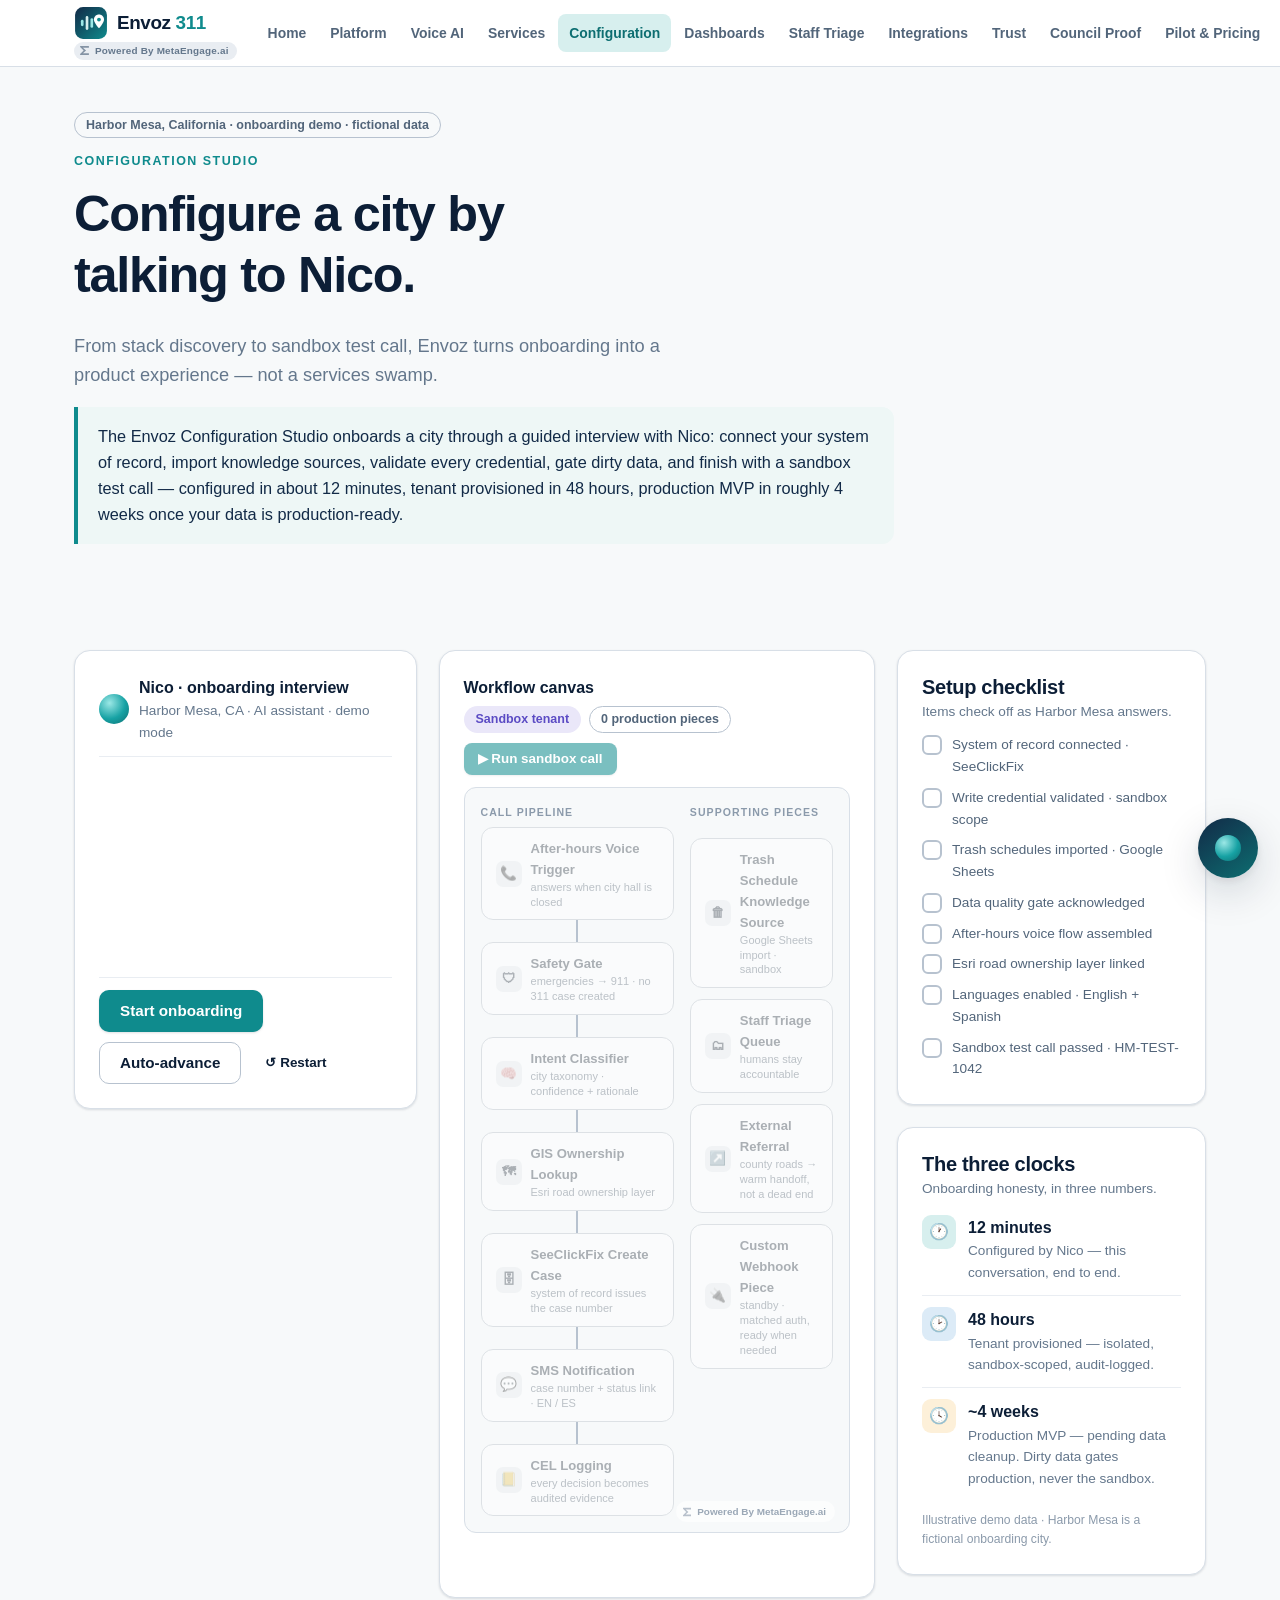
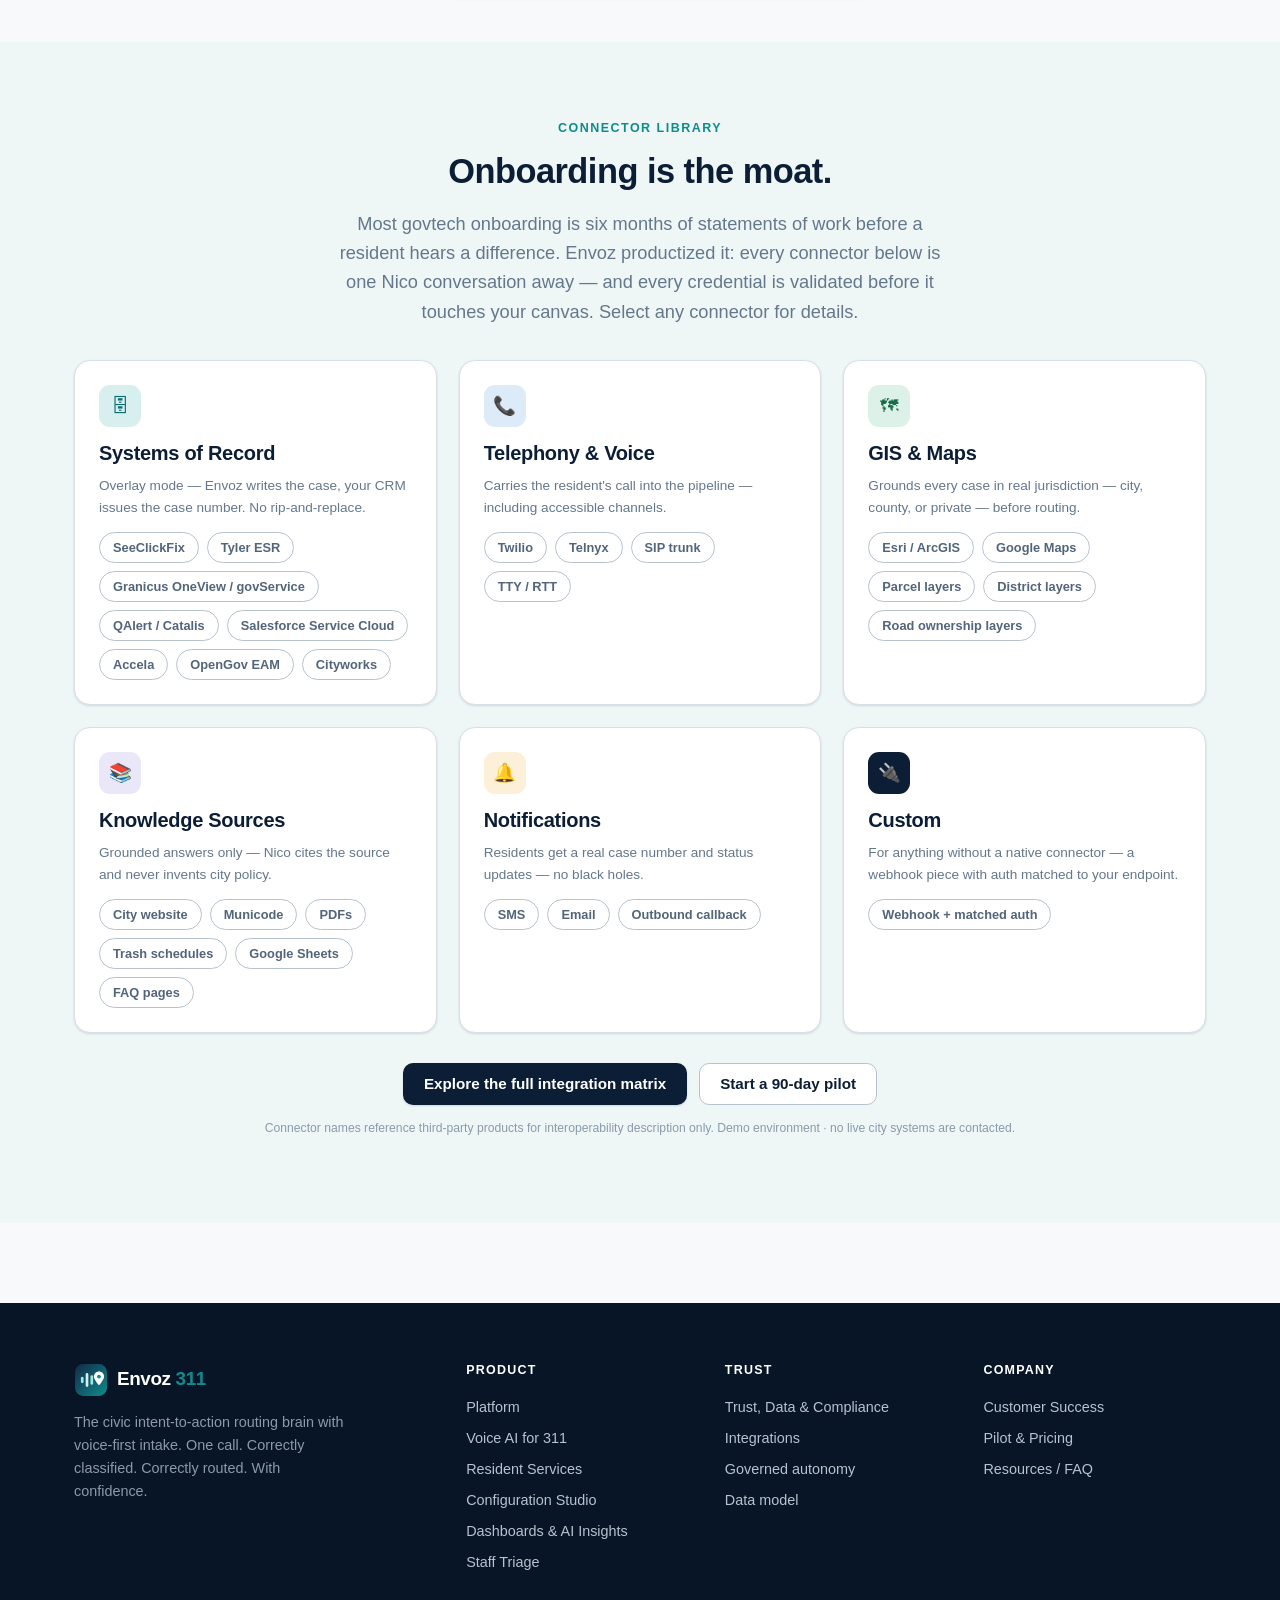
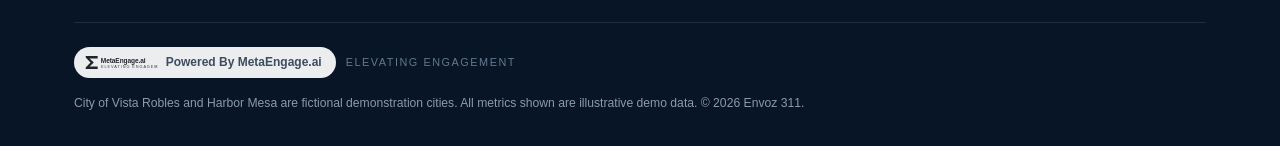
==== configuration-studio.html @ 82b7ef81 "Add all 11 product/marketing pages, MetaEngage.ai branding, and responsive fixes - Platform, Voice A" ====
<!DOCTYPE html>
<html lang="en">
<head>
<meta charset="UTF-8">
<meta name="viewport" content="width=device-width, initial-scale=1.0">
<title>Configuration Studio — Configure a City by Talking to Nico | Envoz 311</title>
<meta name="description" content="Onboard a city's 311 in a guided conversation with Nico: connect SeeClickFix, import trash schedules, validate credentials, gate dirty data, and run a sandbox test call. Configured in minutes, provisioned in 48 hours, production MVP in about 4 weeks.">
<link rel="icon" type="image/svg+xml" href="assets/img/envoz-mark.svg">
<link rel="stylesheet" href="assets/css/main.css">
<script type="application/ld+json">
{
  "@context": "https://schema.org",
  "@type": "BreadcrumbList",
  "itemListElement": [
    { "@type": "ListItem", "position": 1, "name": "Home", "item": "https://envoz311.example.com/index.html" },
    { "@type": "ListItem", "position": 2, "name": "Configuration Studio", "item": "https://envoz311.example.com/configuration-studio.html" }
  ]
}
</script>
<style>
/* ---- Configuration Studio page-only styles ---- */
.studio-grid { display: grid; grid-template-columns: 1.02fr 1.3fr 0.92fr; gap: 22px; align-items: start; }
@media (max-width: 1120px) { .studio-grid { grid-template-columns: 1fr 1fr; } .studio-col-right { grid-column: 1 / -1; } }
@media (max-width: 760px) { .studio-grid { grid-template-columns: 1fr; } }

.convo-card { display: flex; flex-direction: column; }
.convo-head { display: flex; align-items: center; gap: 10px; padding-bottom: 12px; border-bottom: 1px solid var(--line-soft); }
.convo-head .orb {
  width: 30px; height: 30px; border-radius: 50%; flex-shrink: 0;
  background: radial-gradient(circle at 35% 30%, #9be8e6, var(--teal-500) 55%, var(--teal-700));
  animation: orbPulse 2.6s ease-in-out infinite;
}
.convo-transcript {
  display: flex; flex-direction: column; gap: 10px;
  min-height: 220px; max-height: 480px; overflow-y: auto;
  padding: 14px 2px; scrollbar-width: thin;
}
.convo-controls { display: flex; gap: 10px; flex-wrap: wrap; align-items: center; padding-top: 12px; border-top: 1px solid var(--line-soft); }
.convo-controls .btn[aria-pressed="true"] { background: var(--navy-900); color: #fff; }

.event-card {
  background: var(--offwhite); border: 1px solid var(--line); border-radius: 12px;
  padding: 12px; display: flex; flex-direction: column; gap: 10px;
  animation: bubbleIn 0.25s ease both; max-width: 96%;
}
.event-card p { margin: 0; }

.wf-canvas-card { position: relative; padding-bottom: 34px; }
.canvas-chrome { display: flex; align-items: center; justify-content: space-between; gap: 10px; flex-wrap: wrap; margin-bottom: 12px; }
.wf-canvas {
  position: relative; display: grid; grid-template-columns: 1.35fr 1fr; gap: 16px;
  background: var(--offwhite); border: 1px solid var(--line); border-radius: 12px; padding: 16px;
}
@media (max-width: 560px) { .wf-canvas { grid-template-columns: 1fr; } }
.wf-lane { display: flex; flex-direction: column; min-width: 0; }
.wf-lane-side { gap: 11px; }
.lane-label {
  font-size: 0.66rem; font-weight: 700; letter-spacing: 0.1em; text-transform: uppercase;
  color: var(--slate-400); margin-bottom: 6px;
}
.wf-node.dim { opacity: 0.42; filter: grayscale(0.4); }
.wf-sub { display: block; font-weight: 500; font-size: 0.69rem; color: var(--muted); line-height: 1.35; }
.wf-node.lit .wf-sub, .wf-node.done .wf-sub { color: var(--slate-500); }
@keyframes runPulse { from { box-shadow: 0 0 0 0 rgba(15, 139, 141, 0.5); } to { box-shadow: 0 0 0 14px rgba(15, 139, 141, 0); } }
.wf-node.run-hot { animation: runPulse 0.6s ease both; }
.run-status { min-height: 1.4em; margin-top: 10px; color: var(--teal-700); font-weight: 600; }

.sandbox-result {
  margin-top: 14px; background: var(--surface); border: 1px solid var(--line);
  border-radius: 12px; padding: 16px; animation: bubbleIn 0.3s ease both;
}

.ck-list { list-style: none; padding: 0; margin: 12px 0 0; display: flex; flex-direction: column; gap: 9px; }
.ck-item { display: flex; gap: 10px; align-items: flex-start; font-size: 0.85rem; color: var(--slate-600); transition: color 0.25s; }
.ck-box {
  width: 20px; height: 20px; border-radius: 6px; border: 2px solid var(--slate-300);
  flex-shrink: 0; display: flex; align-items: center; justify-content: center;
  font-size: 0.68rem; font-weight: 800; color: transparent; background: var(--surface);
  transition: all 0.25s; margin-top: 1px;
}
.ck-item.done { color: var(--navy-900); font-weight: 600; }
.ck-item.done .ck-box { background: var(--green-600); border-color: var(--green-600); color: #fff; }

.clock-row { display: flex; gap: 12px; align-items: flex-start; padding: 11px 0; border-bottom: 1px solid var(--line-soft); }
.clock-row:last-of-type { border-bottom: none; }
.clock-ico {
  width: 34px; height: 34px; border-radius: 9px; flex-shrink: 0;
  display: flex; align-items: center; justify-content: center;
  background: var(--teal-100); color: var(--teal-700); font-size: 1rem;
}
.clock-val { font-weight: 750; color: var(--navy-900); font-variant-numeric: tabular-nums; }

.conn-btn {
  appearance: none; font-family: var(--font); font-size: 0.8rem; font-weight: 600;
  padding: 7px 13px; border-radius: 999px; cursor: pointer;
  background: var(--surface); color: var(--slate-600); border: 1px solid var(--slate-300);
  transition: all 0.15s;
}
.conn-btn:hover { border-color: var(--teal-600); color: var(--teal-700); background: var(--aqua-50); }
</style>
</head>
<body data-page="configuration-studio" data-marketing="false">
<a class="skip-link" href="#main">Skip to content</a>
<div id="site-header"></div>

<main id="main">

  <!-- ================= INTRO ================= -->
  <section class="section-tight">
    <div class="container">
      <span class="chip chip-outline" style="margin-bottom:14px">Harbor Mesa, California · onboarding demo · fictional data</span>
      <span class="eyebrow" style="display:block">Configuration Studio</span>
      <h1 style="max-width:20ch">Configure a city by talking to Nico.</h1>
      <p class="lede">From stack discovery to sandbox test call, Envoz turns onboarding into a product experience — not a services swamp.</p>
      <div class="answer-block" style="max-width:820px">The Envoz Configuration Studio onboards a city through a guided interview with Nico: connect your system of record, import knowledge sources, validate every credential, gate dirty data, and finish with a sandbox test call — configured in about 12 minutes, tenant provisioned in 48 hours, production MVP in roughly 4 weeks once your data is production-ready.</div>
    </div>
  </section>

  <!-- ================= THREE-PANEL STUDIO ================= -->
  <section class="section-tight" id="studio" aria-label="Harbor Mesa configuration studio">
    <div class="container">
      <div class="studio-grid">

        <!-- LEFT: Nico onboarding conversation -->
        <div class="card convo-card" aria-label="Nico onboarding interview">
          <div class="convo-head">
            <span class="orb" aria-hidden="true"></span>
            <div>
              <strong style="color:var(--navy-900)">Nico · onboarding interview</strong>
              <div class="small" style="color:var(--muted)">Harbor Mesa, CA · AI assistant · demo mode</div>
            </div>
          </div>
          <div class="convo-transcript" id="convo" role="log" aria-live="polite" aria-label="Onboarding conversation transcript"></div>
          <div class="convo-controls">
            <button class="btn btn-primary" type="button" id="btn-continue">Start onboarding</button>
            <button class="btn btn-secondary" type="button" id="btn-auto" aria-pressed="false">Auto-advance</button>
            <button class="btn btn-ghost btn-sm" type="button" id="btn-restart">↺ Restart</button>
          </div>
        </div>

        <!-- CENTER: live workflow canvas -->
        <div class="card wf-canvas-card" aria-label="Harbor Mesa workflow canvas">
          <div class="canvas-chrome">
            <div>
              <strong style="color:var(--navy-900)">Workflow canvas</strong>
              <div class="chip-row" style="margin-top:6px">
                <span class="chip chip-purple">Sandbox tenant</span>
                <span class="chip chip-outline">0 production pieces</span>
              </div>
            </div>
            <button class="btn btn-primary btn-sm" type="button" id="btn-run-sandbox" disabled aria-label="Run sandbox test call on the Harbor Mesa canvas">▶ Run sandbox call</button>
          </div>

          <div class="wf-canvas" id="wf-canvas">
            <div class="wf-lane" aria-label="Main call pipeline">
              <div class="lane-label">Call pipeline</div>
              <div class="wf-node dim" id="wf-voice"><span class="wf-icon">📞</span><span>After-hours Voice Trigger<span class="wf-sub">answers when city hall is closed</span></span></div>
              <div class="wf-connector" id="cx-1"></div>
              <div class="wf-node dim" id="wf-safety"><span class="wf-icon">🛡</span><span>Safety Gate<span class="wf-sub">emergencies → 911 · no 311 case created</span></span></div>
              <div class="wf-connector" id="cx-2"></div>
              <div class="wf-node dim" id="wf-intent"><span class="wf-icon">🧠</span><span>Intent Classifier<span class="wf-sub">city taxonomy · confidence + rationale</span></span></div>
              <div class="wf-connector" id="cx-3"></div>
              <div class="wf-node dim" id="wf-gis"><span class="wf-icon">🗺</span><span>GIS Ownership Lookup<span class="wf-sub">Esri road ownership layer</span></span></div>
              <div class="wf-connector" id="cx-4"></div>
              <div class="wf-node dim" id="wf-scf"><span class="wf-icon">🗄</span><span>SeeClickFix Create Case<span class="wf-sub">system of record issues the case number</span></span></div>
              <div class="wf-connector" id="cx-5"></div>
              <div class="wf-node dim" id="wf-sms"><span class="wf-icon">💬</span><span>SMS Notification<span class="wf-sub">case number + status link · EN / ES</span></span></div>
              <div class="wf-connector" id="cx-6"></div>
              <div class="wf-node dim" id="wf-cel"><span class="wf-icon">📒</span><span>CEL Logging<span class="wf-sub">every decision becomes audited evidence</span></span></div>
            </div>
            <div class="wf-lane wf-lane-side" aria-label="Supporting pieces">
              <div class="lane-label">Supporting pieces</div>
              <div class="wf-node dim" id="wf-trash"><span class="wf-icon">🗑</span><span>Trash Schedule Knowledge Source<span class="wf-sub">Google Sheets import · sandbox</span></span></div>
              <div class="wf-node dim" id="wf-triage"><span class="wf-icon">🗂</span><span>Staff Triage Queue<span class="wf-sub">humans stay accountable</span></span></div>
              <div class="wf-node dim" id="wf-referral"><span class="wf-icon">↗️</span><span>External Referral<span class="wf-sub">county roads → warm handoff, not a dead end</span></span></div>
              <div class="wf-node dim" id="wf-webhook"><span class="wf-icon">🔌</span><span>Custom Webhook Piece<span class="wf-sub">standby · matched auth, ready when needed</span></span></div>
            </div>
            <span class="infra-watermark"><svg viewBox="0 0 100 100" xmlns="http://www.w3.org/2000/svg" aria-hidden="true" focusable="false"><path fill="currentColor" d="M10 8 L90 8 L90 24 L36 24 L64 50 L36 76 L90 76 L90 92 L10 92 L10 82 L42 50 L10 18 Z"/></svg><span>Powered By MetaEngage.ai</span></span>
          </div>

          <div class="run-status small mono" id="run-status" aria-live="polite"></div>

          <div class="sandbox-result" id="sandbox-result" hidden>
            <div class="flex space-between" style="flex-wrap:wrap;gap:8px">
              <strong class="mono" style="color:var(--navy-900)">HM-TEST-1042</strong>
              <span class="chip chip-purple">Sandbox test case</span>
            </div>
            <div style="font-weight:650;color:var(--navy-900);margin-top:6px">Pothole / Road Hazard (test)</div>
            <div class="small" style="color:var(--muted)">Harbor Mesa Blvd &amp; 5th St · routed to Public Works · illustrative demo data</div>
            <div class="chip-row" style="margin-top:10px">
              <span class="chip chip-confidence">● 91% confidence</span>
              <span class="chip chip-source">Esri road ownership layer</span>
              <span class="chip chip-rationale">Road hazard on city-maintained segment</span>
            </div>
            <div class="audit-ribbon" style="margin-top:12px"><span aria-hidden="true">🧪</span><span><strong style="color:#fff">Sandbox only · no public case created.</strong> Residents see nothing until Harbor Mesa turns production on.</span></div>
          </div>
        </div>

        <!-- RIGHT: checklist + three clocks -->
        <div class="studio-col-right" style="display:flex;flex-direction:column;gap:22px">
          <div class="card" aria-label="Setup checklist">
            <h3 style="margin-bottom:2px">Setup checklist</h3>
            <p class="small" style="color:var(--muted);margin:0">Items check off as Harbor Mesa answers.</p>
            <ul class="ck-list" id="checklist">
              <li class="ck-item" id="ck-sor"><span class="ck-box" aria-hidden="true">✓</span><span>System of record connected · SeeClickFix <span class="visually-hidden ck-sr">— pending</span></span></li>
              <li class="ck-item" id="ck-token"><span class="ck-box" aria-hidden="true">✓</span><span>Write credential validated · sandbox scope <span class="visually-hidden ck-sr">— pending</span></span></li>
              <li class="ck-item" id="ck-trash"><span class="ck-box" aria-hidden="true">✓</span><span>Trash schedules imported · Google Sheets <span class="visually-hidden ck-sr">— pending</span></span></li>
              <li class="ck-item" id="ck-data"><span class="ck-box" aria-hidden="true">✓</span><span>Data quality gate acknowledged <span class="visually-hidden ck-sr">— pending</span></span></li>
              <li class="ck-item" id="ck-voice"><span class="ck-box" aria-hidden="true">✓</span><span>After-hours voice flow assembled <span class="visually-hidden ck-sr">— pending</span></span></li>
              <li class="ck-item" id="ck-gis"><span class="ck-box" aria-hidden="true">✓</span><span>Esri road ownership layer linked <span class="visually-hidden ck-sr">— pending</span></span></li>
              <li class="ck-item" id="ck-lang"><span class="ck-box" aria-hidden="true">✓</span><span>Languages enabled · English + Spanish <span class="visually-hidden ck-sr">— pending</span></span></li>
              <li class="ck-item" id="ck-test"><span class="ck-box" aria-hidden="true">✓</span><span>Sandbox test call passed · HM-TEST-1042 <span class="visually-hidden ck-sr">— pending</span></span></li>
            </ul>
          </div>

          <div class="card" aria-label="The three onboarding clocks">
            <h3 style="margin-bottom:2px">The three clocks</h3>
            <p class="small" style="color:var(--muted);margin:0 0 4px">Onboarding honesty, in three numbers.</p>
            <div class="clock-row">
              <span class="clock-ico" aria-hidden="true">🕐</span>
              <div><span class="clock-val">12 minutes</span><div class="small" style="color:var(--muted)">Configured by Nico — this conversation, end to end.</div></div>
            </div>
            <div class="clock-row">
              <span class="clock-ico" style="background:var(--ocean-100);color:var(--ocean-600)" aria-hidden="true">🕑</span>
              <div><span class="clock-val">48 hours</span><div class="small" style="color:var(--muted)">Tenant provisioned — isolated, sandbox-scoped, audit-logged.</div></div>
            </div>
            <div class="clock-row">
              <span class="clock-ico" style="background:var(--amber-100);color:var(--amber-700)" aria-hidden="true">🕓</span>
              <div><span class="clock-val">~4 weeks</span><div class="small" style="color:var(--muted)">Production MVP — pending data cleanup. Dirty data gates production, never the sandbox.</div></div>
            </div>
            <p class="disclaimer" style="margin:10px 0 0">Illustrative demo data · Harbor Mesa is a fictional onboarding city.</p>
          </div>
        </div>

      </div>
    </div>
  </section>

  <!-- ================= CONNECTOR LIBRARY ================= -->
  <section class="section section-aqua" id="connector-library">
    <div class="container">
      <div class="center reveal">
        <span class="eyebrow">Connector Library</span>
        <h2>Onboarding is the moat.</h2>
        <p class="lede">Most govtech onboarding is six months of statements of work before a resident hears a difference. Envoz productized it: every connector below is one Nico conversation away — and every credential is validated before it touches your canvas. Select any connector for details.</p>
      </div>

      <div class="grid grid-3" style="margin-top:34px">
        <div class="card card-hover reveal">
          <span class="icon-tile">🗄</span>
          <h3>Systems of Record</h3>
          <p class="small" style="color:var(--muted)">Overlay mode — Envoz writes the case, your CRM issues the case number. No rip-and-replace.</p>
          <div class="chip-row">
            <button class="conn-btn" type="button" data-conn="SeeClickFix">SeeClickFix</button>
            <button class="conn-btn" type="button" data-conn="Tyler ESR">Tyler ESR</button>
            <button class="conn-btn" type="button" data-conn="Granicus OneView / govService">Granicus OneView / govService</button>
            <button class="conn-btn" type="button" data-conn="QAlert / Catalis">QAlert / Catalis</button>
            <button class="conn-btn" type="button" data-conn="Salesforce Service Cloud">Salesforce Service Cloud</button>
            <button class="conn-btn" type="button" data-conn="Accela">Accela</button>
            <button class="conn-btn" type="button" data-conn="OpenGov EAM">OpenGov EAM</button>
            <button class="conn-btn" type="button" data-conn="Cityworks">Cityworks</button>
          </div>
        </div>

        <div class="card card-hover reveal">
          <span class="icon-tile ocean">📞</span>
          <h3>Telephony &amp; Voice</h3>
          <p class="small" style="color:var(--muted)">Carries the resident's call into the pipeline — including accessible channels.</p>
          <div class="chip-row">
            <button class="conn-btn" type="button" data-conn="Twilio">Twilio</button>
            <button class="conn-btn" type="button" data-conn="Telnyx">Telnyx</button>
            <button class="conn-btn" type="button" data-conn="SIP trunk">SIP trunk</button>
            <button class="conn-btn" type="button" data-conn="TTY/RTT">TTY / RTT</button>
          </div>
        </div>

        <div class="card card-hover reveal">
          <span class="icon-tile green">🗺</span>
          <h3>GIS &amp; Maps</h3>
          <p class="small" style="color:var(--muted)">Grounds every case in real jurisdiction — city, county, or private — before routing.</p>
          <div class="chip-row">
            <button class="conn-btn" type="button" data-conn="Esri / ArcGIS">Esri / ArcGIS</button>
            <button class="conn-btn" type="button" data-conn="Google Maps">Google Maps</button>
            <button class="conn-btn" type="button" data-conn="Parcel layers">Parcel layers</button>
            <button class="conn-btn" type="button" data-conn="District layers">District layers</button>
            <button class="conn-btn" type="button" data-conn="Road ownership layers">Road ownership layers</button>
          </div>
        </div>

        <div class="card card-hover reveal">
          <span class="icon-tile purple">📚</span>
          <h3>Knowledge Sources</h3>
          <p class="small" style="color:var(--muted)">Grounded answers only — Nico cites the source and never invents city policy.</p>
          <div class="chip-row">
            <button class="conn-btn" type="button" data-conn="City website">City website</button>
            <button class="conn-btn" type="button" data-conn="Municode">Municode</button>
            <button class="conn-btn" type="button" data-conn="PDFs">PDFs</button>
            <button class="conn-btn" type="button" data-conn="Trash schedules">Trash schedules</button>
            <button class="conn-btn" type="button" data-conn="Google Sheets">Google Sheets</button>
            <button class="conn-btn" type="button" data-conn="FAQ pages">FAQ pages</button>
          </div>
        </div>

        <div class="card card-hover reveal">
          <span class="icon-tile amber">🔔</span>
          <h3>Notifications</h3>
          <p class="small" style="color:var(--muted)">Residents get a real case number and status updates — no black holes.</p>
          <div class="chip-row">
            <button class="conn-btn" type="button" data-conn="SMS">SMS</button>
            <button class="conn-btn" type="button" data-conn="Email">Email</button>
            <button class="conn-btn" type="button" data-conn="Outbound callback">Outbound callback</button>
          </div>
        </div>

        <div class="card card-hover reveal">
          <span class="icon-tile navy">🔌</span>
          <h3>Custom</h3>
          <p class="small" style="color:var(--muted)">For anything without a native connector — a webhook piece with auth matched to your endpoint.</p>
          <div class="chip-row">
            <button class="conn-btn" type="button" data-conn="Webhook + matched auth">Webhook + matched auth</button>
          </div>
        </div>
      </div>

      <div class="center reveal" style="margin-top:30px">
        <div class="flex flex-wrap" style="justify-content:center">
          <a class="btn btn-navy" href="integrations.html">Explore the full integration matrix</a>
          <a class="btn btn-secondary" href="pilot-pricing.html">Start a 90-day pilot</a>
        </div>
        <p class="disclaimer" style="margin-top:14px">Connector names reference third-party products for interoperability description only. Demo environment · no live city systems are contacted.</p>
      </div>
    </div>
  </section>

</main>

<div id="site-footer"></div>
<script src="assets/js/data.js"></script>
<script src="assets/js/shared.js"></script>
<script src="assets/js/pages/configuration-studio.js"></script>
</body>
</html>
---- assets/css/main.css ----
/* ============================================================
   Envoz 311 — Design System
   Calm, premium, public-sector SaaS.
   ============================================================ */

:root {
  /* Palette */
  --navy-950: #081527;
  --navy-900: #0c1e36;
  --navy-800: #122a47;
  --navy-700: #1a3a5c;
  --navy-600: #24507a;
  --teal-700: #0d6e71;
  --teal-600: #0f8b8d;
  --teal-500: #17a2a4;
  --teal-100: #d7efee;
  --aqua-50: #eef7f6;
  --ocean-600: #1f6fb2;
  --ocean-500: #2a83c9;
  --ocean-100: #dcebf7;
  --slate-700: #3d4c5e;
  --slate-600: #52657a;
  --slate-500: #64778c;
  --slate-400: #8b9aab;
  --slate-300: #b7c2cf;
  --slate-200: #d8dfe7;
  --slate-100: #e9edf2;
  --offwhite: #f7f9fa;
  --white: #ffffff;
  --amber-700: #92610c;
  --amber-600: #b45309;
  --amber-100: #fdf0d9;
  --red-700: #a52a21;
  --red-600: #b42318;
  --red-100: #fbe7e5;
  --green-700: #176b47;
  --green-600: #12805c;
  --green-100: #dcf2e8;
  --purple-700: #5b4bc4;
  --purple-600: #6d5bd0;
  --purple-100: #eae7f9;

  /* Semantic */
  --bg: var(--offwhite);
  --surface: var(--white);
  --ink: var(--navy-900);
  --body: var(--slate-700);
  --muted: var(--slate-500);
  --line: var(--slate-200);
  --line-soft: var(--slate-100);
  --brand: var(--teal-600);
  --brand-ink: var(--navy-900);
  --link: var(--ocean-600);

  /* Type */
  --font: "Inter", "Public Sans", "Source Sans 3", "SF Pro Text", -apple-system,
    BlinkMacSystemFont, "Segoe UI", Roboto, "Helvetica Neue", Arial, sans-serif;
  --mono: "SF Mono", "JetBrains Mono", ui-monospace, SFMono-Regular, Menlo,
    Consolas, monospace;

  /* Shape & shadow */
  --r-sm: 8px;
  --r-md: 12px;
  --r-lg: 16px;
  --r-xl: 22px;
  --shadow-sm: 0 1px 2px rgba(12, 30, 54, 0.06), 0 1px 3px rgba(12, 30, 54, 0.08);
  --shadow-md: 0 4px 14px rgba(12, 30, 54, 0.09), 0 1px 3px rgba(12, 30, 54, 0.06);
  --shadow-lg: 0 14px 40px rgba(12, 30, 54, 0.16), 0 3px 10px rgba(12, 30, 54, 0.08);

  --maxw: 1180px;
  --header-h: 66px;
}

* { box-sizing: border-box; }
html { scroll-behavior: smooth; }
html, body { margin: 0; padding: 0; }

body {
  font-family: var(--font);
  font-size: 16px;
  line-height: 1.6;
  color: var(--body);
  background: var(--bg);
  -webkit-font-smoothing: antialiased;
  text-rendering: optimizeLegibility;
}

/* City-grid texture for hero/dark bands */
.grid-texture {
  background-image:
    linear-gradient(rgba(255, 255, 255, 0.045) 1px, transparent 1px),
    linear-gradient(90deg, rgba(255, 255, 255, 0.045) 1px, transparent 1px);
  background-size: 44px 44px;
}
.grid-texture-light {
  background-image:
    linear-gradient(rgba(12, 30, 54, 0.035) 1px, transparent 1px),
    linear-gradient(90deg, rgba(12, 30, 54, 0.035) 1px, transparent 1px);
  background-size: 44px 44px;
}

h1, h2, h3, h4, h5 {
  color: var(--ink);
  line-height: 1.2;
  margin: 0 0 0.5em;
  font-weight: 700;
  letter-spacing: -0.015em;
}
h1 { font-size: clamp(2rem, 4.4vw, 3.15rem); letter-spacing: -0.025em; }
h2 { font-size: clamp(1.55rem, 3vw, 2.15rem); }
h3 { font-size: 1.25rem; }
h4 { font-size: 1.05rem; }
p { margin: 0 0 1em; }
a { color: var(--link); text-decoration: none; }
a:hover { text-decoration: underline; }
strong { color: var(--ink); }
small, .small { font-size: 0.85rem; }
ul, ol { padding-left: 1.3em; }
code, .mono { font-family: var(--mono); font-size: 0.86em; }

:focus-visible {
  outline: 3px solid var(--ocean-500);
  outline-offset: 2px;
  border-radius: 4px;
}

.skip-link {
  position: absolute; left: -9999px; top: 0; z-index: 300;
  background: var(--navy-900); color: #fff; padding: 10px 18px;
  border-radius: 0 0 8px 0; font-weight: 600;
}
.skip-link:focus { left: 0; }

.visually-hidden {
  position: absolute !important; width: 1px; height: 1px;
  margin: -1px; padding: 0; overflow: hidden;
  clip: rect(0 0 0 0); white-space: nowrap; border: 0;
}

/* ---------------- Layout ---------------- */
.container { max-width: var(--maxw); margin: 0 auto; padding: 0 24px; }
.section { padding: 72px 0; }
.section-tight { padding: 44px 0; }
.section-dark {
  background: linear-gradient(160deg, var(--navy-900), var(--navy-800));
  color: var(--slate-300);
}
.section-dark h1, .section-dark h2, .section-dark h3, .section-dark h4 { color: #fff; }
.section-dark strong { color: #fff; }
/* Light cards inside dark sections keep ink text */
.section-dark .card, .section-dark .kpi, .section-dark .chart-card { color: var(--body); }
.section-dark .card h1, .section-dark .card h2, .section-dark .card h3, .section-dark .card h4,
.section-dark .kpi .kpi-value, .section-dark .chart-card h4,
.section-dark .card strong { color: var(--ink); }
.section-aqua { background: var(--aqua-50); }

.eyebrow {
  display: inline-block;
  font-size: 0.78rem; font-weight: 700; letter-spacing: 0.12em;
  text-transform: uppercase; color: var(--teal-600); margin-bottom: 12px;
}
.section-dark .eyebrow { color: var(--teal-500); }
.lede { font-size: 1.14rem; color: var(--muted); max-width: 62ch; }
.section-dark .lede { color: var(--slate-300); }
.center { text-align: center; }
.center .lede { margin-left: auto; margin-right: auto; }

.grid { display: grid; gap: 22px; }
.grid-2 { grid-template-columns: repeat(2, 1fr); }
.grid-3 { grid-template-columns: repeat(3, 1fr); }
.grid-4 { grid-template-columns: repeat(4, 1fr); }
@media (max-width: 980px) {
  .grid-4 { grid-template-columns: repeat(2, 1fr); }
  .grid-3 { grid-template-columns: repeat(2, 1fr); }
}
@media (max-width: 640px) {
  .grid-2, .grid-3, .grid-4 { grid-template-columns: 1fr; }
  .section { padding: 52px 0; }
}

.flex { display: flex; gap: 12px; align-items: center; }
.flex-wrap { flex-wrap: wrap; }
.space-between { justify-content: space-between; }

/* ---------------- Buttons ---------------- */
.btn {
  display: inline-flex; align-items: center; gap: 8px;
  font-family: var(--font); font-size: 0.95rem; font-weight: 600;
  padding: 11px 20px; border-radius: 10px; border: 1px solid transparent;
  cursor: pointer; text-decoration: none; line-height: 1.2;
  transition: background 0.15s ease, transform 0.12s ease, box-shadow 0.15s ease, border-color 0.15s;
  white-space: nowrap;
}
.btn:hover { text-decoration: none; transform: translateY(-1px); }
.btn:active { transform: translateY(0); }
.btn-primary { background: var(--teal-600); color: #fff; box-shadow: var(--shadow-sm); }
.btn-primary:hover { background: var(--teal-700); }
.btn-navy { background: var(--navy-900); color: #fff; box-shadow: var(--shadow-sm); }
.btn-navy:hover { background: var(--navy-800); }
.btn-secondary {
  background: var(--surface); color: var(--navy-900); border-color: var(--slate-300);
}
.btn-secondary:hover { border-color: var(--slate-400); background: var(--offwhite); }
.btn-ghost { background: transparent; color: var(--navy-900); }
.btn-ghost:hover { background: var(--slate-100); }
.section-dark .btn-secondary,
.on-dark .btn-secondary {
  background: rgba(255, 255, 255, 0.08); color: #fff; border-color: rgba(255, 255, 255, 0.28);
}
.section-dark .btn-secondary:hover, .on-dark .btn-secondary:hover { background: rgba(255,255,255,0.16); }
.section-dark .btn-ghost, .on-dark .btn-ghost { color: #fff; }
.btn-sm { padding: 7px 13px; font-size: 0.84rem; border-radius: 8px; }
.btn-lg { padding: 14px 26px; font-size: 1.02rem; }
.btn[disabled] { opacity: 0.55; cursor: not-allowed; transform: none; }

/* ---------------- Cards ---------------- */
.card {
  background: var(--surface);
  border: 1px solid var(--line);
  border-radius: var(--r-lg);
  padding: 24px;
  box-shadow: var(--shadow-sm);
}
.card-hover { transition: box-shadow 0.18s ease, transform 0.18s ease, border-color 0.18s; }
.card-hover:hover { box-shadow: var(--shadow-md); transform: translateY(-2px); border-color: var(--slate-300); }
.card-dark {
  background: rgba(255, 255, 255, 0.05);
  border: 1px solid rgba(255, 255, 255, 0.12);
  border-radius: var(--r-lg);
  padding: 24px;
  color: var(--slate-300);
}
.card-dark h3, .card-dark h4 { color: #fff; }
.card-flat { box-shadow: none; }
.card-pad-sm { padding: 16px; }

.icon-tile {
  width: 42px; height: 42px; border-radius: 11px;
  display: inline-flex; align-items: center; justify-content: center;
  background: var(--teal-100); color: var(--teal-700);
  font-size: 1.15rem; margin-bottom: 14px; flex-shrink: 0;
}
.icon-tile.ocean { background: var(--ocean-100); color: var(--ocean-600); }
.icon-tile.purple { background: var(--purple-100); color: var(--purple-700); }
.icon-tile.amber { background: var(--amber-100); color: var(--amber-700); }
.icon-tile.green { background: var(--green-100); color: var(--green-700); }
.icon-tile.navy { background: var(--navy-900); color: #fff; }

/* ---------------- Chips ---------------- */
.chip {
  display: inline-flex; align-items: center; gap: 6px;
  font-size: 0.78rem; font-weight: 600; line-height: 1;
  padding: 6px 11px; border-radius: 999px;
  background: var(--slate-100); color: var(--slate-700);
  border: 1px solid transparent; white-space: nowrap;
}
.chip-teal { background: var(--teal-100); color: var(--teal-700); }
.chip-ocean { background: var(--ocean-100); color: var(--ocean-600); }
.chip-navy { background: var(--navy-900); color: #fff; }
.chip-green { background: var(--green-100); color: var(--green-700); }
.chip-amber { background: var(--amber-100); color: var(--amber-700); }
.chip-red { background: var(--red-100); color: var(--red-700); }
.chip-purple { background: var(--purple-100); color: var(--purple-700); }
.chip-outline { background: transparent; border-color: var(--slate-300); color: var(--slate-600); }
.on-dark .chip-outline, .section-dark .chip-outline {
  border-color: rgba(255, 255, 255, 0.3); color: var(--slate-200);
}
.chip .dot { width: 7px; height: 7px; border-radius: 50%; background: currentColor; }

/* Confidence chip — purple reserved for AI confidence & language */
.chip-confidence {
  background: var(--purple-100); color: var(--purple-700);
  font-variant-numeric: tabular-nums;
  animation: chipIn 0.45s ease both;
}
.chip-confidence.low { background: var(--amber-100); color: var(--amber-700); }
@keyframes chipIn {
  from { opacity: 0; transform: scale(0.85); }
  60% { transform: scale(1.05); }
  to { opacity: 1; transform: scale(1); }
}
.chip-row { display: flex; flex-wrap: wrap; gap: 8px; }

/* Source / rationale chips */
.chip-source { background: var(--aqua-50); color: var(--teal-700); border-color: var(--teal-100); }
.chip-rationale { background: var(--offwhite); color: var(--slate-600); border-color: var(--slate-200); font-weight: 500; }

/* ---------------- Status & priority ---------------- */
.status { font-weight: 700; font-size: 0.78rem; }
.status-new { color: var(--ocean-600); }
.status-review { color: var(--amber-700); }
.status-resolved { color: var(--green-700); }
.status-risk { color: var(--red-700); }
.priority-high { color: var(--red-700); font-weight: 700; }
.priority-medium { color: var(--amber-700); font-weight: 700; }
.priority-low { color: var(--slate-500); font-weight: 700; }

/* ---------------- Proof strip ---------------- */
.proof-strip {
  display: flex; align-items: center; gap: 10px;
  background: var(--green-100); color: var(--green-700);
  border: 1px solid rgba(18, 128, 92, 0.25);
  border-radius: 10px; padding: 10px 14px;
  font-size: 0.87rem; font-weight: 600;
  animation: proofReveal 0.6s ease both;
}
.proof-strip .proof-icon { flex-shrink: 0; }
@keyframes proofReveal {
  from { opacity: 0; transform: translateY(8px); clip-path: inset(0 100% 0 0); }
  to { opacity: 1; transform: translateY(0); clip-path: inset(0 0 0 0); }
}

/* Emergency safety strip */
.safety-strip {
  display: flex; align-items: center; gap: 10px;
  background: var(--red-100); color: var(--red-700);
  border: 1px solid rgba(180, 35, 24, 0.3);
  border-radius: 10px; padding: 10px 14px;
  font-size: 0.87rem; font-weight: 600;
}
/* Caution strip */
.caution-strip {
  display: flex; align-items: center; gap: 10px;
  background: var(--amber-100); color: var(--amber-700);
  border: 1px solid rgba(180, 83, 9, 0.3);
  border-radius: 10px; padding: 10px 14px;
  font-size: 0.87rem; font-weight: 600;
}
/* Audit ribbon */
.audit-ribbon {
  display: flex; align-items: center; gap: 10px;
  background: var(--navy-900); color: var(--slate-200);
  border-radius: 10px; padding: 10px 14px;
  font-size: 0.83rem;
  animation: proofReveal 0.5s ease both;
}
.audit-ribbon .mono { color: var(--teal-500); }

/* ---------------- KPI tiles ---------------- */
.kpi {
  background: var(--surface); border: 1px solid var(--line);
  border-radius: var(--r-md); padding: 18px 20px; box-shadow: var(--shadow-sm);
}
.kpi .kpi-value {
  font-size: 1.75rem; font-weight: 750; color: var(--navy-900);
  letter-spacing: -0.02em; font-variant-numeric: tabular-nums; line-height: 1.15;
}
.kpi .kpi-label { font-size: 0.82rem; color: var(--muted); font-weight: 600; margin-top: 2px; }
.kpi .kpi-delta { font-size: 0.78rem; font-weight: 700; margin-top: 6px; display: inline-block; }
.kpi .kpi-delta.up { color: var(--green-700); }
.kpi .kpi-delta.down { color: var(--red-700); }
.kpi .kpi-delta.neutral { color: var(--slate-500); }
.kpi.kpi-accent { border-top: 3px solid var(--teal-600); }

/* ---------------- Status stepper ---------------- */
.stepper { display: flex; align-items: flex-start; gap: 0; overflow-x: auto; padding: 4px 0; }
.stepper .step { display: flex; flex-direction: column; align-items: center; min-width: 92px; position: relative; text-align: center; }
.stepper .step:not(:last-child)::after {
  content: ""; position: absolute; top: 15px; left: calc(50% + 17px); right: calc(-50% + 17px);
  height: 2px; background: var(--slate-200);
}
.stepper .step.done:not(:last-child)::after { background: var(--teal-600); }
.stepper .step .step-dot {
  width: 30px; height: 30px; border-radius: 50%;
  border: 2px solid var(--slate-300); background: var(--surface);
  display: flex; align-items: center; justify-content: center;
  font-size: 0.75rem; font-weight: 700; color: var(--slate-500); z-index: 1;
  transition: all 0.25s ease;
}
.stepper .step.done .step-dot { background: var(--teal-600); border-color: var(--teal-600); color: #fff; }
.stepper .step.active .step-dot { border-color: var(--teal-600); color: var(--teal-700); box-shadow: 0 0 0 5px var(--teal-100); }
.stepper .step .step-label { font-size: 0.74rem; font-weight: 600; color: var(--slate-500); margin-top: 8px; padding: 0 6px; }
.stepper .step.done .step-label, .stepper .step.active .step-label { color: var(--navy-900); }

/* ---------------- Tables ---------------- */
.table-wrap { overflow-x: auto; border: 1px solid var(--line); border-radius: var(--r-md); background: var(--surface); }
table.data-table { width: 100%; border-collapse: collapse; font-size: 0.9rem; }
.data-table th {
  text-align: left; font-size: 0.74rem; text-transform: uppercase; letter-spacing: 0.07em;
  color: var(--muted); font-weight: 700; padding: 12px 16px;
  border-bottom: 1px solid var(--line); background: var(--offwhite);
  white-space: nowrap;
}
.data-table td { padding: 13px 16px; border-bottom: 1px solid var(--line-soft); vertical-align: top; }
.data-table tbody tr:last-child td { border-bottom: none; }
.data-table tbody tr { transition: background 0.12s; }
.data-table tbody tr:hover { background: var(--aqua-50); }
.data-table tbody tr.selected { background: var(--teal-100); }
.data-table tbody tr.clickable { cursor: pointer; }

/* ---------------- Tabs ---------------- */
.tabs { display: flex; gap: 4px; border-bottom: 2px solid var(--line); overflow-x: auto; }
.tabs .tab {
  appearance: none; background: none; border: none; font-family: var(--font);
  font-size: 0.93rem; font-weight: 600; color: var(--muted);
  padding: 12px 18px; cursor: pointer; border-bottom: 3px solid transparent;
  margin-bottom: -2px; white-space: nowrap; transition: color 0.15s;
}
.tabs .tab:hover { color: var(--navy-900); }
.tabs .tab[aria-selected="true"] { color: var(--teal-700); border-bottom-color: var(--teal-600); }
.tab-panel[hidden] { display: none; }

/* Pill-style filters */
.filter-pill {
  appearance: none; font-family: var(--font); font-size: 0.83rem; font-weight: 600;
  padding: 7px 14px; border-radius: 999px; cursor: pointer;
  background: var(--surface); color: var(--slate-600); border: 1px solid var(--slate-300);
  transition: all 0.15s;
}
.filter-pill:hover { border-color: var(--teal-600); color: var(--teal-700); }
.filter-pill[aria-pressed="true"], .filter-pill.active {
  background: var(--navy-900); color: #fff; border-color: var(--navy-900);
}

/* ---------------- Forms ---------------- */
label.field-label { display: block; font-size: 0.83rem; font-weight: 600; color: var(--ink); margin-bottom: 6px; }
input[type="text"], input[type="number"], input[type="email"], select, textarea {
  font-family: var(--font); font-size: 0.95rem; color: var(--ink);
  background: var(--surface); border: 1px solid var(--slate-300);
  border-radius: 9px; padding: 10px 12px; width: 100%;
}
input:focus, select:focus, textarea:focus { border-color: var(--teal-600); outline: 2px solid var(--teal-100); }
input[type="range"] { width: 100%; accent-color: var(--teal-600); }

/* ---------------- Modal ---------------- */
.modal-overlay {
  position: fixed; inset: 0; z-index: 200;
  background: rgba(8, 21, 39, 0.55); backdrop-filter: blur(3px);
  display: flex; align-items: center; justify-content: center; padding: 20px;
  animation: fadeIn 0.2s ease;
}
.modal {
  background: var(--surface); border-radius: var(--r-xl);
  max-width: 860px; width: 100%; max-height: 88vh; overflow-y: auto;
  box-shadow: var(--shadow-lg); padding: 30px;
  animation: modalIn 0.28s cubic-bezier(0.2, 0.9, 0.3, 1.1);
}
@keyframes fadeIn { from { opacity: 0; } to { opacity: 1; } }
@keyframes modalIn { from { opacity: 0; transform: translateY(16px) scale(0.98); } to { opacity: 1; transform: none; } }
.modal-close {
  appearance: none; background: var(--slate-100); border: none;
  width: 34px; height: 34px; border-radius: 50%; cursor: pointer;
  font-size: 1rem; color: var(--slate-600); float: right;
}
.modal-close:hover { background: var(--slate-200); }

/* Side drawer / detail panel */
.drawer-overlay { position: fixed; inset: 0; z-index: 190; background: rgba(8, 21, 39, 0.4); animation: fadeIn 0.2s; }
.drawer {
  position: fixed; top: 0; right: 0; bottom: 0; z-index: 195;
  width: min(520px, 94vw); background: var(--surface);
  box-shadow: var(--shadow-lg); overflow-y: auto; padding: 28px;
  animation: drawerIn 0.28s cubic-bezier(0.2, 0.9, 0.3, 1);
}
@keyframes drawerIn { from { transform: translateX(60px); opacity: 0; } to { transform: none; opacity: 1; } }

/* ---------------- Header ---------------- */
.site-header {
  position: sticky; top: 0; z-index: 120;
  background: rgba(255, 255, 255, 0.92); backdrop-filter: blur(10px);
  border-bottom: 1px solid var(--line);
}
.site-header .header-inner {
  max-width: var(--maxw); margin: 0 auto; padding: 0 24px;
  height: var(--header-h); display: flex; align-items: center; gap: 20px;
}
.brand-lockup { display: flex; flex-direction: column; gap: 2px; text-decoration: none; }
.brand-lockup:hover { text-decoration: none; }
.brand-row { display: flex; align-items: center; gap: 9px; }
.brand-word { font-size: 1.18rem; font-weight: 800; color: var(--navy-900); letter-spacing: -0.02em; line-height: 1; }
.brand-word .brand-311 { color: var(--teal-600); }

/* Powered-by pill — subtle parent brand */
.powered-pill {
  display: inline-flex; align-items: center; gap: 5px;
  font-size: 0.62rem; font-weight: 600; letter-spacing: 0.02em;
  color: var(--slate-500);
  background: var(--slate-100); border-radius: 999px; padding: 2px 8px 2px 5px;
  line-height: 1.4; width: fit-content; white-space: nowrap;
}
.powered-pill img, .powered-pill svg { height: 11px; width: auto; display: block; opacity: 0.75; }
.powered-pill-lg { font-size: 0.72rem; padding: 4px 12px 4px 8px; gap: 7px; }
.powered-pill-lg img, .powered-pill-lg svg { height: 16px; }
.on-dark .powered-pill, .section-dark .powered-pill {
  background: rgba(255, 255, 255, 0.9); color: var(--slate-600);
}

.main-nav { display: flex; align-items: center; gap: 2px; margin-left: auto; }
.main-nav a {
  font-size: 0.87rem; font-weight: 600; color: var(--slate-600);
  padding: 8px 11px; border-radius: 8px; text-decoration: none; white-space: nowrap;
}
.main-nav a:hover { color: var(--navy-900); background: var(--slate-100); }
.main-nav a[aria-current="page"] { color: var(--teal-700); background: var(--teal-100); }
.header-ctas { display: flex; gap: 9px; align-items: center; }
.nav-toggle {
  display: none; appearance: none; background: none; border: 1px solid var(--slate-300);
  border-radius: 9px; padding: 8px 12px; font-size: 1rem; cursor: pointer; color: var(--navy-900);
  margin-left: auto;
}
.mobile-drawer {
  display: none; background: var(--surface); border-bottom: 1px solid var(--line);
  padding: 14px 24px 22px;
}
.mobile-drawer.open { display: block; }
.mobile-drawer a { display: block; padding: 11px 8px; font-weight: 600; color: var(--slate-700); border-bottom: 1px solid var(--line-soft); }
.mobile-drawer .powered-pill { margin-top: 14px; }

@media (max-width: 1080px) {
  .main-nav, .header-ctas .btn-secondary { display: none; }
  .nav-toggle { display: block; }
}
@media (max-width: 560px) {
  .header-ctas { display: none; }
  .site-header .brand-lockup .powered-pill { display: none; }
}

/* Sticky mini success bar */
.success-bar {
  background: var(--navy-900); color: var(--slate-300);
  font-size: 0.76rem; font-weight: 600; letter-spacing: 0.015em;
  text-align: center; padding: 7px 16px;
}
.success-bar .sep { color: var(--teal-500); margin: 0 7px; }
@media (max-width: 720px) { .success-bar { display: none; } }

/* ---------------- Footer ---------------- */
.site-footer {
  background: var(--navy-950); color: var(--slate-400);
  padding: 60px 0 32px; margin-top: 80px; font-size: 0.9rem;
}
.site-footer h4 {
  color: #fff; font-size: 0.78rem; text-transform: uppercase; letter-spacing: 0.1em;
  margin-bottom: 14px;
}
.site-footer a { color: var(--slate-300); display: block; padding: 4px 0; }
.site-footer a:hover { color: #fff; }
.footer-grid { display: grid; grid-template-columns: 1.6fr 1fr 1fr 1fr; gap: 36px; }
@media (max-width: 860px) { .footer-grid { grid-template-columns: 1fr 1fr; } }
@media (max-width: 520px) { .footer-grid { grid-template-columns: 1fr; } }
.footer-bottom {
  border-top: 1px solid rgba(255, 255, 255, 0.1); margin-top: 44px; padding-top: 24px;
  display: flex; flex-wrap: wrap; gap: 16px; align-items: center; justify-content: space-between;
  font-size: 0.78rem; color: var(--slate-500);
}
.footer-parent-lockup { display: flex; align-items: center; gap: 10px; }
.footer-parent-lockup .lockup-pill {
  display: inline-flex; align-items: center; gap: 8px;
  background: rgba(255, 255, 255, 0.92); border-radius: 999px; padding: 6px 14px 6px 10px;
  color: var(--slate-700); font-size: 0.75rem; font-weight: 600;
}
.footer-parent-lockup .lockup-pill img, .footer-parent-lockup .lockup-pill svg { height: 17px; width: auto; }
.footer-parent-lockup .parent-tagline {
  font-size: 0.68rem; letter-spacing: 0.14em; text-transform: uppercase; color: var(--slate-500);
}

/* ---------------- Nico dock ---------------- */
.nico-fab {
  position: fixed; right: 22px; bottom: 22px; z-index: 150;
  width: 60px; height: 60px; border-radius: 50%;
  background: linear-gradient(145deg, var(--navy-800), var(--teal-700));
  border: none; cursor: pointer; box-shadow: var(--shadow-lg);
  display: flex; align-items: center; justify-content: center;
  transition: transform 0.15s ease;
}
.nico-fab:hover { transform: scale(1.06); }
.nico-fab .orb {
  width: 26px; height: 26px; border-radius: 50%;
  background: radial-gradient(circle at 35% 30%, #9be8e6, var(--teal-500) 55%, var(--teal-700));
  animation: orbPulse 2.6s ease-in-out infinite;
}
@keyframes orbPulse {
  0%, 100% { box-shadow: 0 0 0 0 rgba(23, 162, 164, 0.55); }
  50% { box-shadow: 0 0 0 12px rgba(23, 162, 164, 0); }
}
.nico-fab .fab-label {
  position: absolute; right: 70px; background: var(--navy-900); color: #fff;
  font-size: 0.78rem; font-weight: 600; padding: 6px 12px; border-radius: 8px;
  white-space: nowrap; opacity: 0; pointer-events: none; transition: opacity 0.18s;
}
.nico-fab:hover .fab-label { opacity: 1; }

.nico-panel {
  position: fixed; right: 22px; bottom: 94px; z-index: 155;
  width: min(400px, calc(100vw - 32px)); max-height: min(600px, calc(100vh - 130px));
  background: var(--surface); border-radius: 18px; box-shadow: var(--shadow-lg);
  border: 1px solid var(--line);
  display: none; flex-direction: column; overflow: hidden;
}
.nico-panel.open { display: flex; animation: modalIn 0.25s cubic-bezier(0.2, 0.9, 0.3, 1.05); }
.nico-head {
  background: linear-gradient(140deg, var(--navy-900), var(--navy-700));
  color: #fff; padding: 15px 18px; display: flex; align-items: center; gap: 12px;
}
.nico-head .orb {
  width: 34px; height: 34px; border-radius: 50%; flex-shrink: 0;
  background: radial-gradient(circle at 35% 30%, #9be8e6, var(--teal-500) 55%, var(--teal-700));
  animation: orbPulse 2.6s ease-in-out infinite;
}
.nico-head .nico-title { font-weight: 700; font-size: 0.95rem; line-height: 1.25; }
.nico-head .nico-disclosure { font-size: 0.68rem; color: var(--slate-300); }
.nico-waveform { display: flex; gap: 3px; align-items: center; height: 18px; margin-left: auto; }
.nico-waveform span {
  width: 3px; border-radius: 2px; background: var(--teal-500); height: 30%;
}
.nico-waveform.speaking span { animation: wave 0.9s ease-in-out infinite; }
.nico-waveform span:nth-child(2) { animation-delay: 0.12s; }
.nico-waveform span:nth-child(3) { animation-delay: 0.24s; }
.nico-waveform span:nth-child(4) { animation-delay: 0.36s; }
.nico-waveform span:nth-child(5) { animation-delay: 0.48s; }
@keyframes wave { 0%, 100% { height: 25%; } 50% { height: 100%; } }

.nico-transcript { flex: 1; overflow-y: auto; padding: 16px; display: flex; flex-direction: column; gap: 10px; min-height: 140px; }
.nico-bubble {
  max-width: 88%; padding: 10px 14px; border-radius: 14px;
  font-size: 0.88rem; line-height: 1.45; animation: bubbleIn 0.25s ease both;
}
.nico-bubble.from-nico { background: var(--aqua-50); color: var(--navy-800); border-bottom-left-radius: 4px; align-self: flex-start; }
.nico-bubble.from-user { background: var(--navy-900); color: #fff; border-bottom-right-radius: 4px; align-self: flex-end; }
@keyframes bubbleIn { from { opacity: 0; transform: translateY(6px); } to { opacity: 1; transform: none; } }

.nico-chips { padding: 4px 14px 10px; display: flex; gap: 7px; overflow-x: auto; scrollbar-width: thin; }
.nico-chips button {
  appearance: none; flex-shrink: 0; font-family: var(--font);
  font-size: 0.76rem; font-weight: 600; color: var(--teal-700);
  background: var(--teal-100); border: none; padding: 7px 12px; border-radius: 999px; cursor: pointer;
  transition: background 0.15s;
}
.nico-chips button:hover { background: var(--teal-500); color: #fff; }
.nico-input-row { display: flex; gap: 8px; padding: 10px 14px 14px; border-top: 1px solid var(--line-soft); }
.nico-input-row input { flex: 1; }
.nico-mic {
  appearance: none; border: none; cursor: pointer; flex-shrink: 0;
  width: 42px; height: 42px; border-radius: 50%;
  background: var(--teal-600); color: #fff; font-size: 1.05rem;
  display: flex; align-items: center; justify-content: center;
}
.nico-mic:hover { background: var(--teal-700); }
.nico-mic.listening { background: var(--red-600); animation: orbPulse 1.4s infinite; }

/* ---------------- Workflow canvas nodes ---------------- */
.wf-node {
  background: var(--surface); border: 1.5px solid var(--slate-300);
  border-radius: 12px; padding: 10px 14px; font-size: 0.82rem; font-weight: 600;
  color: var(--slate-700); display: flex; align-items: center; gap: 9px;
  transition: all 0.3s ease; position: relative;
}
.wf-node .wf-icon {
  width: 26px; height: 26px; border-radius: 7px; flex-shrink: 0;
  background: var(--slate-100); display: flex; align-items: center; justify-content: center; font-size: 0.85rem;
}
.wf-node.lit {
  border-color: var(--teal-600); box-shadow: 0 0 0 4px var(--teal-100), var(--shadow-sm);
  color: var(--navy-900);
}
.wf-node.lit .wf-icon { background: var(--teal-100); }
.wf-node.done { border-color: var(--green-600); }
.wf-node.done .wf-icon { background: var(--green-100); }
.wf-node.error { border-color: var(--red-600); box-shadow: 0 0 0 4px var(--red-100); }
.wf-connector { width: 2px; height: 22px; background: var(--slate-300); margin: 0 auto; transition: background 0.3s; }
.wf-connector.lit { background: var(--teal-600); }

/* ---------------- Map panel ---------------- */
.map-panel {
  position: relative; border-radius: var(--r-lg); overflow: hidden;
  background: linear-gradient(155deg, #dfe9ee, #cfdfe4);
  border: 1px solid var(--line); min-height: 220px;
}
.map-panel .map-grid {
  position: absolute; inset: 0;
  background-image:
    linear-gradient(rgba(12, 30, 54, 0.08) 2px, transparent 2px),
    linear-gradient(90deg, rgba(12, 30, 54, 0.08) 2px, transparent 2px),
    linear-gradient(rgba(12, 30, 54, 0.045) 1px, transparent 1px),
    linear-gradient(90deg, rgba(12, 30, 54, 0.045) 1px, transparent 1px);
  background-size: 90px 90px, 90px 90px, 22px 22px, 22px 22px;
}
.map-pin {
  position: absolute; transform: translate(-50%, -100%);
  animation: pinDrop 0.55s cubic-bezier(0.2, 0.9, 0.3, 1.2) both;
}
@keyframes pinDrop {
  from { opacity: 0; transform: translate(-50%, -220%); }
  70% { transform: translate(-50%, -92%); }
  to { opacity: 1; transform: translate(-50%, -100%); }
}
.map-pin .pin-head {
  width: 26px; height: 26px; border-radius: 50% 50% 50% 0;
  transform: rotate(-45deg); background: var(--teal-600);
  border: 3px solid #fff; box-shadow: var(--shadow-md);
}
.map-pin.red .pin-head { background: var(--red-600); }
.map-pin.amber .pin-head { background: var(--amber-600); }
.map-label {
  position: absolute; background: rgba(255,255,255,0.92); border: 1px solid var(--line);
  font-size: 0.7rem; font-weight: 600; color: var(--slate-600);
  padding: 3px 8px; border-radius: 6px;
}

/* ---------------- JSON sample cards ---------------- */
.json-card {
  background: var(--navy-950); color: var(--slate-300);
  border-radius: var(--r-md); padding: 18px 20px;
  font-family: var(--mono); font-size: 0.78rem; line-height: 1.65;
  overflow-x: auto; white-space: pre;
}
.json-card .k { color: var(--teal-500); }
.json-card .s { color: #a5d6ff; }
.json-card .n { color: #f2cc60; }
.json-card .b { color: #d2a8ff; }

/* ---------------- Charts (inline SVG helpers) ---------------- */
.chart-card { background: var(--surface); border: 1px solid var(--line); border-radius: var(--r-md); padding: 20px; box-shadow: var(--shadow-sm); }
.chart-card h4 { font-size: 0.92rem; margin-bottom: 4px; }
.chart-card .chart-sub { font-size: 0.78rem; color: var(--muted); margin-bottom: 12px; }
.chart-svg { width: 100%; height: auto; display: block; }
.chart-card svg { max-width: 100%; height: auto; }
.bar-fill { fill: var(--teal-600); }
.bar-track { fill: var(--slate-100); }
.chart-axis { stroke: var(--slate-200); stroke-width: 1; }
.chart-line { fill: none; stroke: var(--teal-600); stroke-width: 2.5; stroke-linecap: round; }
.chart-line.ocean { stroke: var(--ocean-600); }
.chart-area { fill: var(--teal-100); opacity: 0.55; }
.chart-label { font-family: var(--font); font-size: 10px; fill: var(--slate-500); }
.chart-value { font-family: var(--font); font-size: 10px; font-weight: 700; fill: var(--navy-900); }

/* Heatmap */
.heat-cell { border-radius: 6px; display: flex; align-items: center; justify-content: center; font-size: 0.7rem; font-weight: 700; min-height: 40px; }

/* ---------------- Misc motifs ---------------- */
.seal-watermark {
  position: absolute; opacity: 0.05; pointer-events: none;
}
.divider { height: 1px; background: var(--line); border: none; margin: 20px 0; }

.answer-block {
  border-left: 4px solid var(--teal-600); background: var(--aqua-50);
  padding: 16px 20px; border-radius: 0 var(--r-md) var(--r-md) 0;
  font-size: 1.02rem; color: var(--navy-800); margin: 18px 0;
}

.disclaimer { font-size: 0.76rem; color: var(--slate-400); }

details.faq-item {
  background: var(--surface); border: 1px solid var(--line); border-radius: var(--r-md);
  padding: 0; margin-bottom: 12px; overflow: hidden;
}
details.faq-item summary {
  cursor: pointer; font-weight: 650; color: var(--navy-900); padding: 17px 20px;
  list-style: none; display: flex; justify-content: space-between; align-items: center; gap: 12px;
}
details.faq-item summary::-webkit-details-marker { display: none; }
details.faq-item summary::after { content: "+"; font-size: 1.3rem; color: var(--teal-600); font-weight: 400; }
details.faq-item[open] summary::after { content: "–"; }
details.faq-item .faq-body { padding: 0 20px 18px; color: var(--body); }

/* Reveal on scroll */
.reveal { opacity: 0; transform: translateY(18px); transition: opacity 0.55s ease, transform 0.55s ease; }
.reveal.visible { opacity: 1; transform: none; }
@media (prefers-reduced-motion: reduce) {
  *, *::before, *::after { animation-duration: 0.01ms !important; transition-duration: 0.01ms !important; }
  .reveal { opacity: 1; transform: none; }
}

/* Infrastructure watermark */
.infra-watermark {
  position: absolute; bottom: 10px; right: 14px;
  display: inline-flex; align-items: center; gap: 5px;
  font-size: 0.62rem; font-weight: 600; color: var(--slate-400); opacity: 0.85;
  background: rgba(255,255,255,0.75); padding: 3px 9px 3px 6px; border-radius: 999px;
  pointer-events: none;
}
.infra-watermark svg, .infra-watermark img { height: 10px; width: auto; opacity: 0.7; }

/* ---------------- Responsive safety overrides (keep last) ---------------- */
/* Grid/flex items must be allowed to shrink; inner scroll containers handle wide content */
.grid > *, .flex > *, .console > *, [class*="-grid"] > * { min-width: 0; }
@media (max-width: 640px) {
  /* long labels wrap instead of widening the page */
  .btn { white-space: normal; text-align: center; }
  .chip { white-space: normal; }
  .main-nav a { white-space: normal; }
}
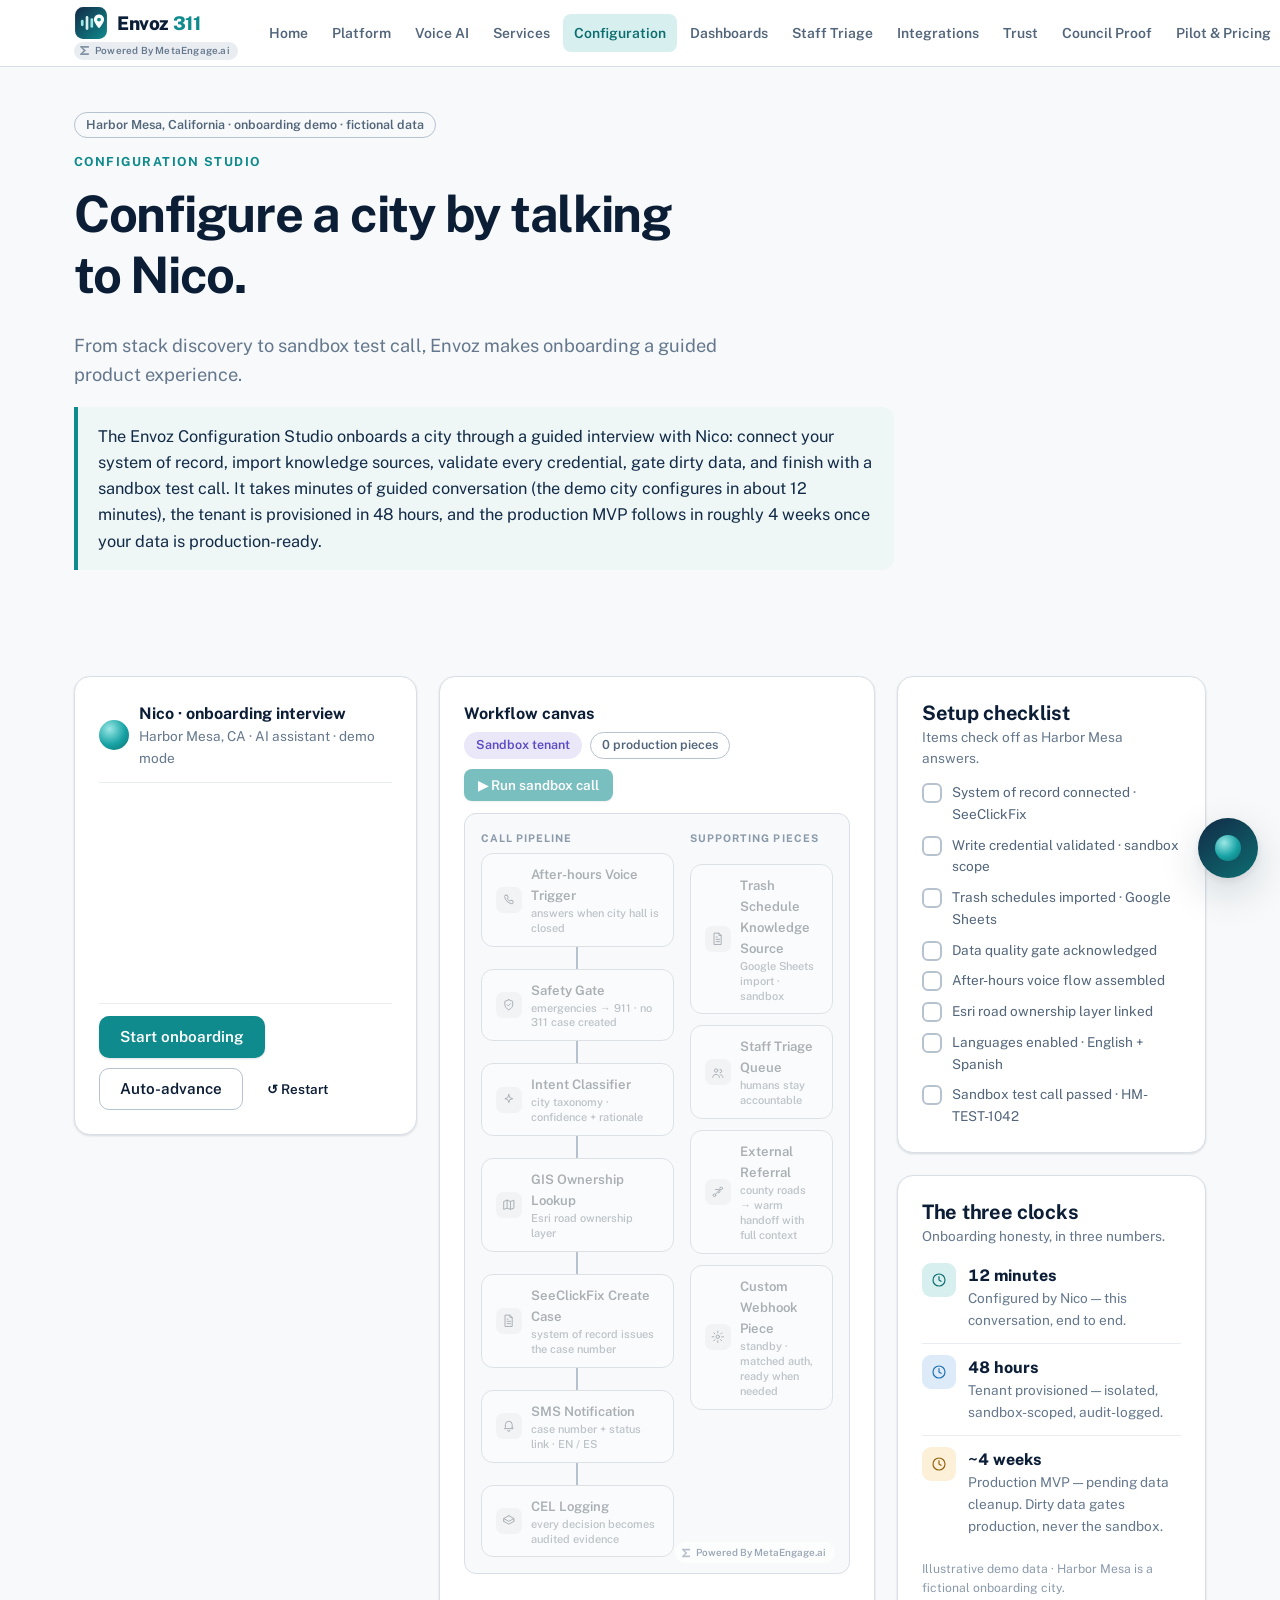
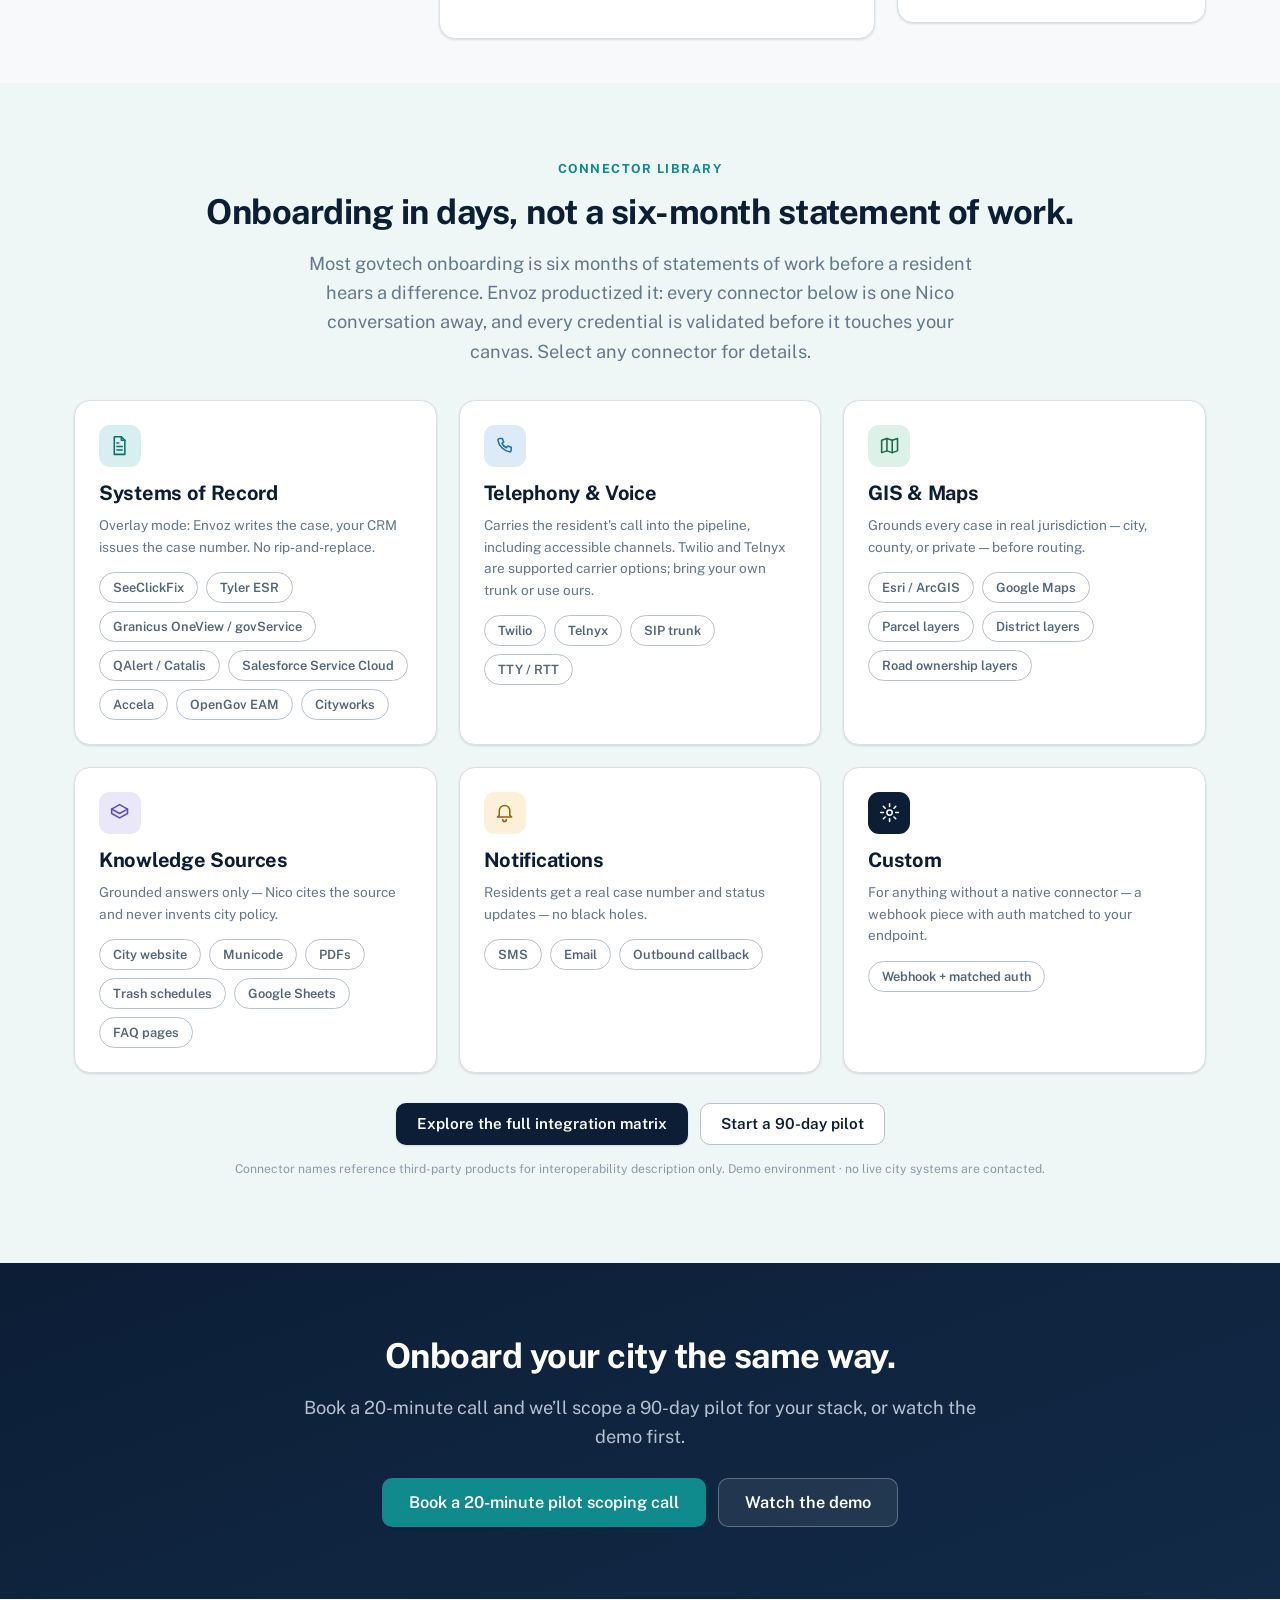
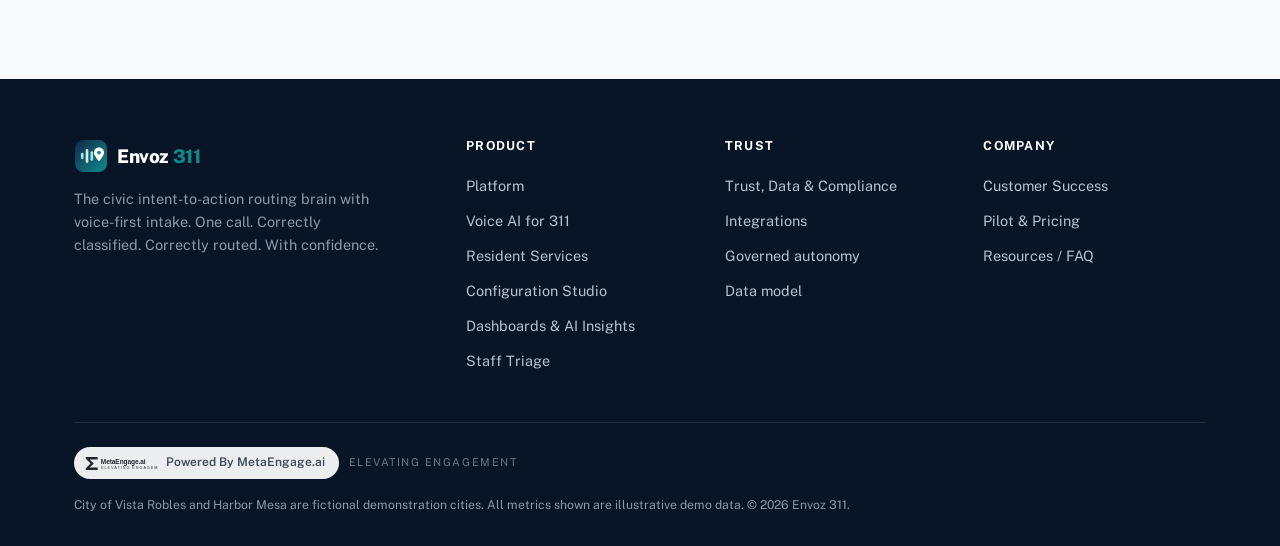
==== commit d5a3bca3: "WIP: review-fix page pass in progress (dashboards done; others mid-flight) Checkpoint commit — all J" ====
--- a/configuration-studio.html
+++ b/configuration-studio.html
@@ -4,7 +4,7 @@
 <meta charset="UTF-8">
 <meta name="viewport" content="width=device-width, initial-scale=1.0">
 <title>Configuration Studio — Configure a City by Talking to Nico | Envoz 311</title>
-<meta name="description" content="Onboard a city's 311 in a guided conversation with Nico: connect SeeClickFix, import trash schedules, validate credentials, gate dirty data, and run a sandbox test call. Configured in minutes, provisioned in 48 hours, production MVP in about 4 weeks.">
+<meta name="description" content="Onboard a city's 311 in a guided conversation with Nico: connect SeeClickFix, import trash schedules, validate credentials, gate dirty data, and run a sandbox test call. Minutes of guided conversation (the demo city configures in about 12 minutes), tenant provisioned in 48 hours, production MVP in about 4 weeks.">
 <link rel="icon" type="image/svg+xml" href="assets/img/envoz-mark.svg">
 <link rel="stylesheet" href="assets/css/main.css">
 <script type="application/ld+json">
@@ -111,8 +111,8 @@
       <span class="chip chip-outline" style="margin-bottom:14px">Harbor Mesa, California · onboarding demo · fictional data</span>
       <span class="eyebrow" style="display:block">Configuration Studio</span>
       <h1 style="max-width:20ch">Configure a city by talking to Nico.</h1>
-      <p class="lede">From stack discovery to sandbox test call, Envoz turns onboarding into a product experience — not a services swamp.</p>
-      <div class="answer-block" style="max-width:820px">The Envoz Configuration Studio onboards a city through a guided interview with Nico: connect your system of record, import knowledge sources, validate every credential, gate dirty data, and finish with a sandbox test call — configured in about 12 minutes, tenant provisioned in 48 hours, production MVP in roughly 4 weeks once your data is production-ready.</div>
+      <p class="lede">From stack discovery to sandbox test call, Envoz makes onboarding a guided product experience.</p>
+      <div class="answer-block" style="max-width:820px">The Envoz Configuration Studio onboards a city through a guided interview with Nico: connect your system of record, import knowledge sources, validate every credential, gate dirty data, and finish with a sandbox test call. It takes minutes of guided conversation (the demo city configures in about 12 minutes), the tenant is provisioned in 48 hours, and the production MVP follows in roughly 4 weeks once your data is production-ready.</div>
     </div>
   </section>
 
@@ -154,26 +154,26 @@
           <div class="wf-canvas" id="wf-canvas">
             <div class="wf-lane" aria-label="Main call pipeline">
               <div class="lane-label">Call pipeline</div>
-              <div class="wf-node dim" id="wf-voice"><span class="wf-icon">📞</span><span>After-hours Voice Trigger<span class="wf-sub">answers when city hall is closed</span></span></div>
+              <div class="wf-node dim" id="wf-voice"><span class="wf-icon" data-icon="phone"></span><span>After-hours Voice Trigger<span class="wf-sub">answers when city hall is closed</span></span></div>
               <div class="wf-connector" id="cx-1"></div>
-              <div class="wf-node dim" id="wf-safety"><span class="wf-icon">🛡</span><span>Safety Gate<span class="wf-sub">emergencies → 911 · no 311 case created</span></span></div>
+              <div class="wf-node dim" id="wf-safety"><span class="wf-icon" data-icon="shield"></span><span>Safety Gate<span class="wf-sub">emergencies → 911 · no 311 case created</span></span></div>
               <div class="wf-connector" id="cx-2"></div>
-              <div class="wf-node dim" id="wf-intent"><span class="wf-icon">🧠</span><span>Intent Classifier<span class="wf-sub">city taxonomy · confidence + rationale</span></span></div>
+              <div class="wf-node dim" id="wf-intent"><span class="wf-icon" data-icon="sparkle"></span><span>Intent Classifier<span class="wf-sub">city taxonomy · confidence + rationale</span></span></div>
               <div class="wf-connector" id="cx-3"></div>
-              <div class="wf-node dim" id="wf-gis"><span class="wf-icon">🗺</span><span>GIS Ownership Lookup<span class="wf-sub">Esri road ownership layer</span></span></div>
+              <div class="wf-node dim" id="wf-gis"><span class="wf-icon" data-icon="map"></span><span>GIS Ownership Lookup<span class="wf-sub">Esri road ownership layer</span></span></div>
               <div class="wf-connector" id="cx-4"></div>
-              <div class="wf-node dim" id="wf-scf"><span class="wf-icon">🗄</span><span>SeeClickFix Create Case<span class="wf-sub">system of record issues the case number</span></span></div>
+              <div class="wf-node dim" id="wf-scf"><span class="wf-icon" data-icon="doc"></span><span>SeeClickFix Create Case<span class="wf-sub">system of record issues the case number</span></span></div>
               <div class="wf-connector" id="cx-5"></div>
-              <div class="wf-node dim" id="wf-sms"><span class="wf-icon">💬</span><span>SMS Notification<span class="wf-sub">case number + status link · EN / ES</span></span></div>
+              <div class="wf-node dim" id="wf-sms"><span class="wf-icon" data-icon="bell"></span><span>SMS Notification<span class="wf-sub">case number + status link · EN / ES</span></span></div>
               <div class="wf-connector" id="cx-6"></div>
-              <div class="wf-node dim" id="wf-cel"><span class="wf-icon">📒</span><span>CEL Logging<span class="wf-sub">every decision becomes audited evidence</span></span></div>
+              <div class="wf-node dim" id="wf-cel"><span class="wf-icon" data-icon="layers"></span><span>CEL Logging<span class="wf-sub">every decision becomes audited evidence</span></span></div>
             </div>
             <div class="wf-lane wf-lane-side" aria-label="Supporting pieces">
               <div class="lane-label">Supporting pieces</div>
-              <div class="wf-node dim" id="wf-trash"><span class="wf-icon">🗑</span><span>Trash Schedule Knowledge Source<span class="wf-sub">Google Sheets import · sandbox</span></span></div>
-              <div class="wf-node dim" id="wf-triage"><span class="wf-icon">🗂</span><span>Staff Triage Queue<span class="wf-sub">humans stay accountable</span></span></div>
-              <div class="wf-node dim" id="wf-referral"><span class="wf-icon">↗️</span><span>External Referral<span class="wf-sub">county roads → warm handoff, not a dead end</span></span></div>
-              <div class="wf-node dim" id="wf-webhook"><span class="wf-icon">🔌</span><span>Custom Webhook Piece<span class="wf-sub">standby · matched auth, ready when needed</span></span></div>
+              <div class="wf-node dim" id="wf-trash"><span class="wf-icon" data-icon="doc"></span><span>Trash Schedule Knowledge Source<span class="wf-sub">Google Sheets import · sandbox</span></span></div>
+              <div class="wf-node dim" id="wf-triage"><span class="wf-icon" data-icon="users"></span><span>Staff Triage Queue<span class="wf-sub">humans stay accountable</span></span></div>
+              <div class="wf-node dim" id="wf-referral"><span class="wf-icon" data-icon="route"></span><span>External Referral<span class="wf-sub">county roads → warm handoff with full context</span></span></div>
+              <div class="wf-node dim" id="wf-webhook"><span class="wf-icon" data-icon="gear"></span><span>Custom Webhook Piece<span class="wf-sub">standby · matched auth, ready when needed</span></span></div>
             </div>
             <span class="infra-watermark"><svg viewBox="0 0 100 100" xmlns="http://www.w3.org/2000/svg" aria-hidden="true" focusable="false"><path fill="currentColor" d="M10 8 L90 8 L90 24 L36 24 L64 50 L36 76 L90 76 L90 92 L10 92 L10 82 L42 50 L10 18 Z"/></svg><span>Powered By MetaEngage.ai</span></span>
           </div>
@@ -192,7 +192,7 @@
               <span class="chip chip-source">Esri road ownership layer</span>
               <span class="chip chip-rationale">Road hazard on city-maintained segment</span>
             </div>
-            <div class="audit-ribbon" style="margin-top:12px"><span aria-hidden="true">🧪</span><span><strong style="color:#fff">Sandbox only · no public case created.</strong> Residents see nothing until Harbor Mesa turns production on.</span></div>
+            <div class="audit-ribbon" style="margin-top:12px"><span data-icon="gear" aria-hidden="true"></span><span><strong style="color:#fff">Sandbox only · no public case created.</strong> Residents see nothing until Harbor Mesa turns production on.</span></div>
           </div>
         </div>
 
@@ -202,14 +202,14 @@
             <h3 style="margin-bottom:2px">Setup checklist</h3>
             <p class="small" style="color:var(--muted);margin:0">Items check off as Harbor Mesa answers.</p>
             <ul class="ck-list" id="checklist">
-              <li class="ck-item" id="ck-sor"><span class="ck-box" aria-hidden="true">✓</span><span>System of record connected · SeeClickFix <span class="visually-hidden ck-sr">— pending</span></span></li>
-              <li class="ck-item" id="ck-token"><span class="ck-box" aria-hidden="true">✓</span><span>Write credential validated · sandbox scope <span class="visually-hidden ck-sr">— pending</span></span></li>
-              <li class="ck-item" id="ck-trash"><span class="ck-box" aria-hidden="true">✓</span><span>Trash schedules imported · Google Sheets <span class="visually-hidden ck-sr">— pending</span></span></li>
-              <li class="ck-item" id="ck-data"><span class="ck-box" aria-hidden="true">✓</span><span>Data quality gate acknowledged <span class="visually-hidden ck-sr">— pending</span></span></li>
-              <li class="ck-item" id="ck-voice"><span class="ck-box" aria-hidden="true">✓</span><span>After-hours voice flow assembled <span class="visually-hidden ck-sr">— pending</span></span></li>
-              <li class="ck-item" id="ck-gis"><span class="ck-box" aria-hidden="true">✓</span><span>Esri road ownership layer linked <span class="visually-hidden ck-sr">— pending</span></span></li>
-              <li class="ck-item" id="ck-lang"><span class="ck-box" aria-hidden="true">✓</span><span>Languages enabled · English + Spanish <span class="visually-hidden ck-sr">— pending</span></span></li>
-              <li class="ck-item" id="ck-test"><span class="ck-box" aria-hidden="true">✓</span><span>Sandbox test call passed · HM-TEST-1042 <span class="visually-hidden ck-sr">— pending</span></span></li>
+              <li class="ck-item" id="ck-sor"><span class="ck-box" data-icon="check" aria-hidden="true"></span><span>System of record connected · SeeClickFix <span class="visually-hidden ck-sr">· pending</span></span></li>
+              <li class="ck-item" id="ck-token"><span class="ck-box" data-icon="check" aria-hidden="true"></span><span>Write credential validated · sandbox scope <span class="visually-hidden ck-sr">· pending</span></span></li>
+              <li class="ck-item" id="ck-trash"><span class="ck-box" data-icon="check" aria-hidden="true"></span><span>Trash schedules imported · Google Sheets <span class="visually-hidden ck-sr">· pending</span></span></li>
+              <li class="ck-item" id="ck-data"><span class="ck-box" data-icon="check" aria-hidden="true"></span><span>Data quality gate acknowledged <span class="visually-hidden ck-sr">· pending</span></span></li>
+              <li class="ck-item" id="ck-voice"><span class="ck-box" data-icon="check" aria-hidden="true"></span><span>After-hours voice flow assembled <span class="visually-hidden ck-sr">· pending</span></span></li>
+              <li class="ck-item" id="ck-gis"><span class="ck-box" data-icon="check" aria-hidden="true"></span><span>Esri road ownership layer linked <span class="visually-hidden ck-sr">· pending</span></span></li>
+              <li class="ck-item" id="ck-lang"><span class="ck-box" data-icon="check" aria-hidden="true"></span><span>Languages enabled · English + Spanish <span class="visually-hidden ck-sr">· pending</span></span></li>
+              <li class="ck-item" id="ck-test"><span class="ck-box" data-icon="check" aria-hidden="true"></span><span>Sandbox test call passed · HM-TEST-1042 <span class="visually-hidden ck-sr">· pending</span></span></li>
             </ul>
           </div>
 
@@ -217,15 +217,15 @@
             <h3 style="margin-bottom:2px">The three clocks</h3>
             <p class="small" style="color:var(--muted);margin:0 0 4px">Onboarding honesty, in three numbers.</p>
             <div class="clock-row">
-              <span class="clock-ico" aria-hidden="true">🕐</span>
+              <span class="clock-ico" data-icon="clock" aria-hidden="true"></span>
               <div><span class="clock-val">12 minutes</span><div class="small" style="color:var(--muted)">Configured by Nico — this conversation, end to end.</div></div>
             </div>
             <div class="clock-row">
-              <span class="clock-ico" style="background:var(--ocean-100);color:var(--ocean-600)" aria-hidden="true">🕑</span>
+              <span class="clock-ico" style="background:var(--ocean-100);color:var(--ocean-600)" data-icon="clock" aria-hidden="true"></span>
               <div><span class="clock-val">48 hours</span><div class="small" style="color:var(--muted)">Tenant provisioned — isolated, sandbox-scoped, audit-logged.</div></div>
             </div>
             <div class="clock-row">
-              <span class="clock-ico" style="background:var(--amber-100);color:var(--amber-700)" aria-hidden="true">🕓</span>
+              <span class="clock-ico" style="background:var(--amber-100);color:var(--amber-700)" data-icon="clock" aria-hidden="true"></span>
               <div><span class="clock-val">~4 weeks</span><div class="small" style="color:var(--muted)">Production MVP — pending data cleanup. Dirty data gates production, never the sandbox.</div></div>
             </div>
             <p class="disclaimer" style="margin:10px 0 0">Illustrative demo data · Harbor Mesa is a fictional onboarding city.</p>
@@ -241,15 +241,15 @@
     <div class="container">
       <div class="center reveal">
         <span class="eyebrow">Connector Library</span>
-        <h2>Onboarding is the moat.</h2>
-        <p class="lede">Most govtech onboarding is six months of statements of work before a resident hears a difference. Envoz productized it: every connector below is one Nico conversation away — and every credential is validated before it touches your canvas. Select any connector for details.</p>
+        <h2>Onboarding in days, not a six-month statement of work.</h2>
+        <p class="lede">Most govtech onboarding is six months of statements of work before a resident hears a difference. Envoz productized it: every connector below is one Nico conversation away, and every credential is validated before it touches your canvas. Select any connector for details.</p>
       </div>
 
       <div class="grid grid-3" style="margin-top:34px">
         <div class="card card-hover reveal">
-          <span class="icon-tile">🗄</span>
+          <span class="icon-tile" data-icon="doc"></span>
           <h3>Systems of Record</h3>
-          <p class="small" style="color:var(--muted)">Overlay mode — Envoz writes the case, your CRM issues the case number. No rip-and-replace.</p>
+          <p class="small" style="color:var(--muted)">Overlay mode: Envoz writes the case, your CRM issues the case number. No rip-and-replace.</p>
           <div class="chip-row">
             <button class="conn-btn" type="button" data-conn="SeeClickFix">SeeClickFix</button>
             <button class="conn-btn" type="button" data-conn="Tyler ESR">Tyler ESR</button>
@@ -263,9 +263,9 @@
         </div>
 
         <div class="card card-hover reveal">
-          <span class="icon-tile ocean">📞</span>
+          <span class="icon-tile ocean" data-icon="phone"></span>
           <h3>Telephony &amp; Voice</h3>
-          <p class="small" style="color:var(--muted)">Carries the resident's call into the pipeline — including accessible channels.</p>
+          <p class="small" style="color:var(--muted)">Carries the resident's call into the pipeline, including accessible channels. Twilio and Telnyx are supported carrier options; bring your own trunk or use ours.</p>
           <div class="chip-row">
             <button class="conn-btn" type="button" data-conn="Twilio">Twilio</button>
             <button class="conn-btn" type="button" data-conn="Telnyx">Telnyx</button>
@@ -275,7 +275,7 @@
         </div>
 
         <div class="card card-hover reveal">
-          <span class="icon-tile green">🗺</span>
+          <span class="icon-tile green" data-icon="map"></span>
           <h3>GIS &amp; Maps</h3>
           <p class="small" style="color:var(--muted)">Grounds every case in real jurisdiction — city, county, or private — before routing.</p>
           <div class="chip-row">
@@ -288,7 +288,7 @@
         </div>
 
         <div class="card card-hover reveal">
-          <span class="icon-tile purple">📚</span>
+          <span class="icon-tile purple" data-icon="layers"></span>
           <h3>Knowledge Sources</h3>
           <p class="small" style="color:var(--muted)">Grounded answers only — Nico cites the source and never invents city policy.</p>
           <div class="chip-row">
@@ -302,7 +302,7 @@
         </div>
 
         <div class="card card-hover reveal">
-          <span class="icon-tile amber">🔔</span>
+          <span class="icon-tile amber" data-icon="bell"></span>
           <h3>Notifications</h3>
           <p class="small" style="color:var(--muted)">Residents get a real case number and status updates — no black holes.</p>
           <div class="chip-row">
@@ -313,7 +313,7 @@
         </div>
 
         <div class="card card-hover reveal">
-          <span class="icon-tile navy">🔌</span>
+          <span class="icon-tile navy" data-icon="gear"></span>
           <h3>Custom</h3>
           <p class="small" style="color:var(--muted)">For anything without a native connector — a webhook piece with auth matched to your endpoint.</p>
           <div class="chip-row">
@@ -328,6 +328,20 @@
           <a class="btn btn-secondary" href="pilot-pricing.html">Start a 90-day pilot</a>
         </div>
         <p class="disclaimer" style="margin-top:14px">Connector names reference third-party products for interoperability description only. Demo environment · no live city systems are contacted.</p>
+      </div>
+    </div>
+  </section>
+
+  <!-- ================= CLOSING PILOT CTA ================= -->
+  <section class="section section-dark grid-texture">
+    <div class="container center">
+      <div class="reveal">
+        <h2>Onboard your city the same way.</h2>
+        <p class="lede" style="margin:0 auto">Book a 20-minute call and we’ll scope a 90-day pilot for your stack, or watch the demo first.</p>
+        <div class="flex flex-wrap" style="margin-top:26px;justify-content:center">
+          <button class="btn btn-primary btn-lg" type="button" data-pilot-open data-tier="Mid-size city pilot">Book a 20-minute pilot scoping call</button>
+          <a class="btn btn-secondary btn-lg" href="voice-ai.html?demo=pothole">Watch the demo</a>
+        </div>
       </div>
     </div>
   </section>
--- a/assets/css/main.css
+++ b/assets/css/main.css
@@ -2,6 +2,23 @@
    Envoz 311 — Design System
    Calm, premium, public-sector SaaS.
    ============================================================ */
+
+/* Public Sans — the U.S. government's open typeface (OFL).
+   Vendored as variable woff2 (self-hosted; no external requests). */
+@font-face {
+  font-family: "Public Sans";
+  font-style: normal;
+  font-weight: 100 900;
+  font-display: swap;
+  src: url("../fonts/public-sans-latin.woff2") format("woff2");
+}
+@font-face {
+  font-family: "Public Sans";
+  font-style: italic;
+  font-weight: 100 900;
+  font-display: swap;
+  src: url("../fonts/public-sans-latin-italic.woff2") format("woff2");
+}
 
 :root {
   /* Palette */
@@ -52,8 +69,8 @@
   --brand-ink: var(--navy-900);
   --link: var(--ocean-600);
 
-  /* Type */
-  --font: "Inter", "Public Sans", "Source Sans 3", "SF Pro Text", -apple-system,
+  /* Type — Public Sans (U.S. gov open typeface) leads the stack */
+  --font: "Public Sans", "Inter", "Source Sans 3", "SF Pro Text", -apple-system,
     BlinkMacSystemFont, "Segoe UI", Roboto, "Helvetica Neue", Arial, sans-serif;
   --mono: "SF Mono", "JetBrains Mono", ui-monospace, SFMono-Regular, Menlo,
     Consolas, monospace;
@@ -772,6 +789,32 @@
 }
 .infra-watermark svg, .infra-watermark img { height: 10px; width: auto; opacity: 0.7; }
 
+/* ---------------- Inline SVG icons ---------------- */
+.i-icon { flex-shrink: 0; vertical-align: -0.14em; overflow: visible; }
+.icon-tile .i-icon { width: 1.15em; height: 1.15em; }
+.btn .i-icon { width: 1.05em; height: 1.05em; }
+.chip .i-icon { width: 0.95em; height: 0.95em; }
+
+/* ---------------- Tinted emphasis panels (replaces colored left-rail cards) ---------------- */
+.tinted-panel { border-radius: var(--r-lg); padding: 18px 20px; border: 1px solid var(--line); background: var(--offwhite); }
+.tinted-panel.teal { background: var(--aqua-50); border-color: var(--teal-100); }
+.tinted-panel.amber { background: var(--amber-100); border-color: rgba(180, 83, 9, 0.25); }
+.tinted-panel.red { background: var(--red-100); border-color: rgba(180, 35, 24, 0.28); }
+.tinted-panel.purple { background: var(--purple-100); border-color: rgba(109, 91, 208, 0.22); }
+.tinted-panel.green { background: var(--green-100); border-color: rgba(18, 128, 92, 0.22); }
+
+/* ---------------- Tap targets (WCAG 2.5.8) ---------------- */
+a.small:not(.btn), .card > a:not(.btn), .link-arrow { padding-block: 4px; }
+.site-footer a { padding: 6px 0; min-height: 24px; }
+
+/* ---------------- Tabs: mobile scroll affordance ---------------- */
+@media (max-width: 720px) {
+  .tabs {
+    -webkit-mask-image: linear-gradient(90deg, #000 88%, transparent);
+    mask-image: linear-gradient(90deg, #000 88%, transparent);
+  }
+}
+
 /* ---------------- Responsive safety overrides (keep last) ---------------- */
 /* Grid/flex items must be allowed to shrink; inner scroll containers handle wide content */
 .grid > *, .flex > *, .console > *, [class*="-grid"] > * { min-width: 0; }
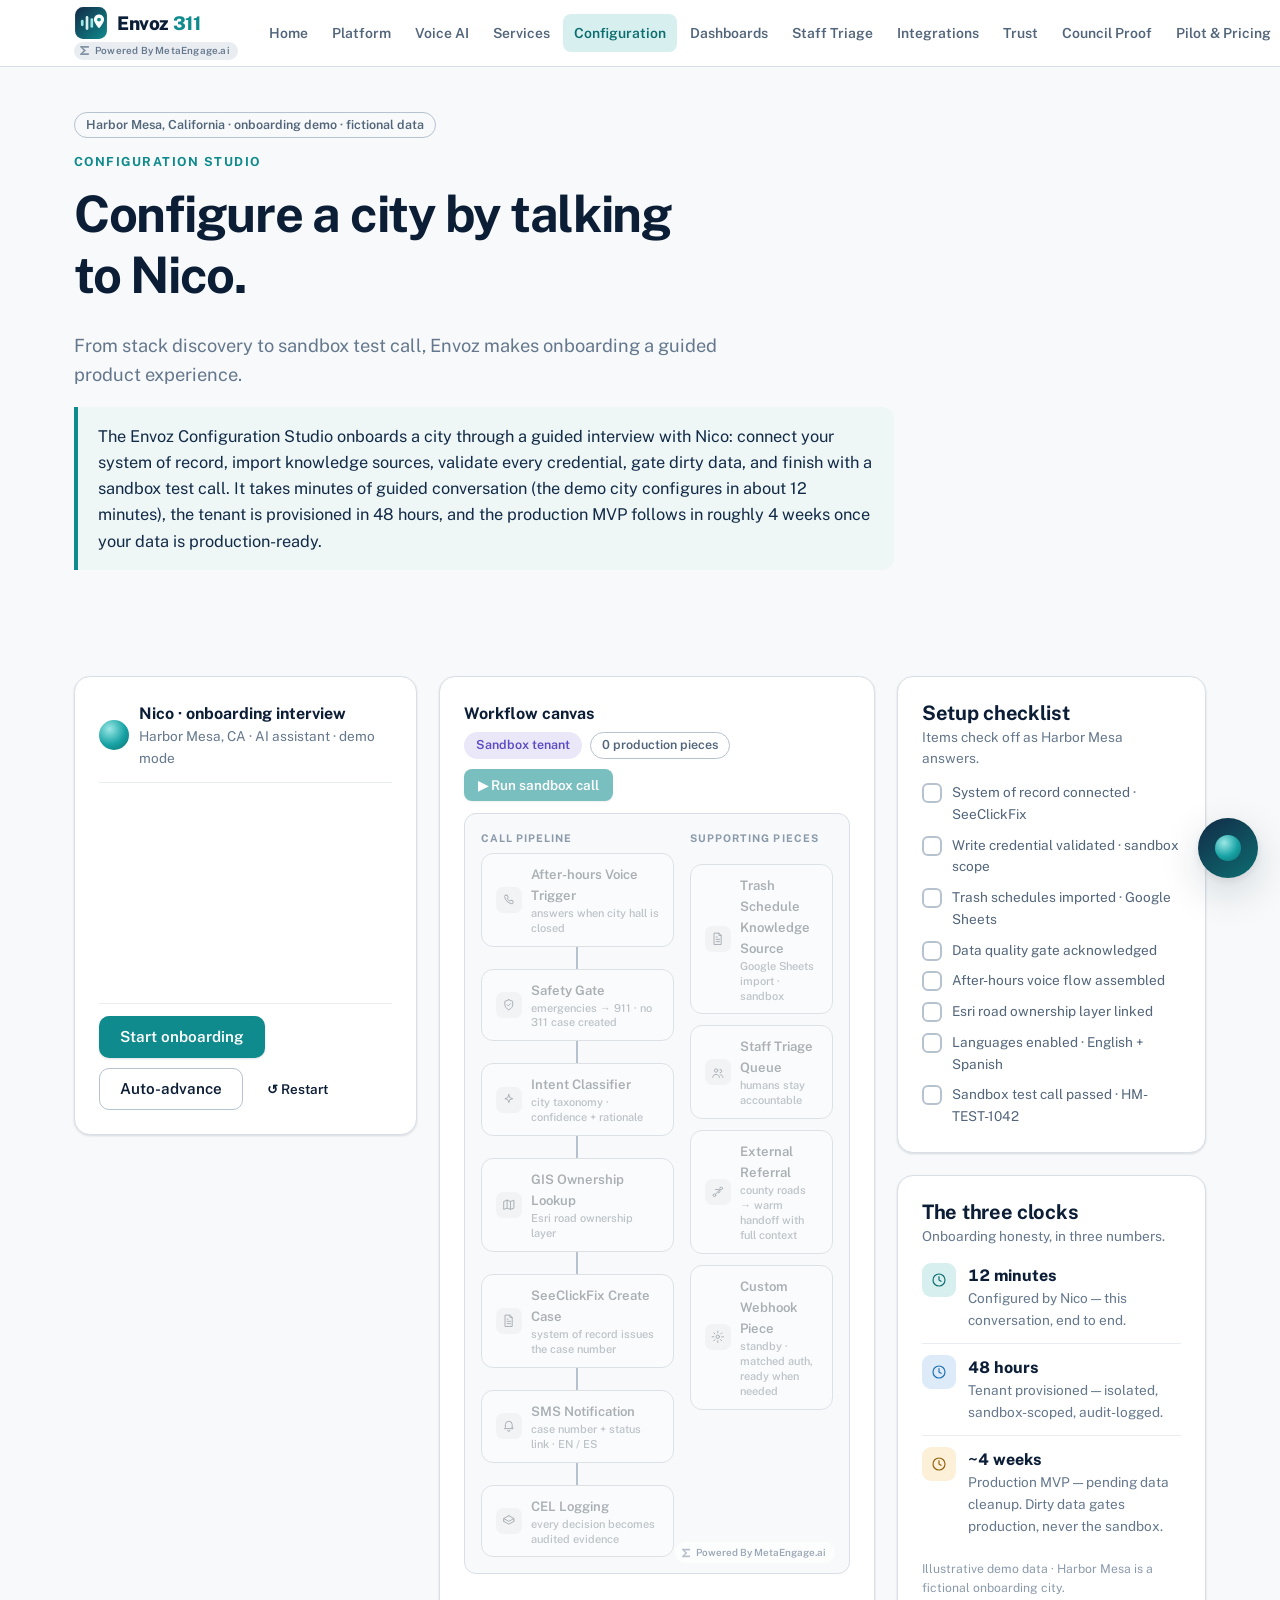
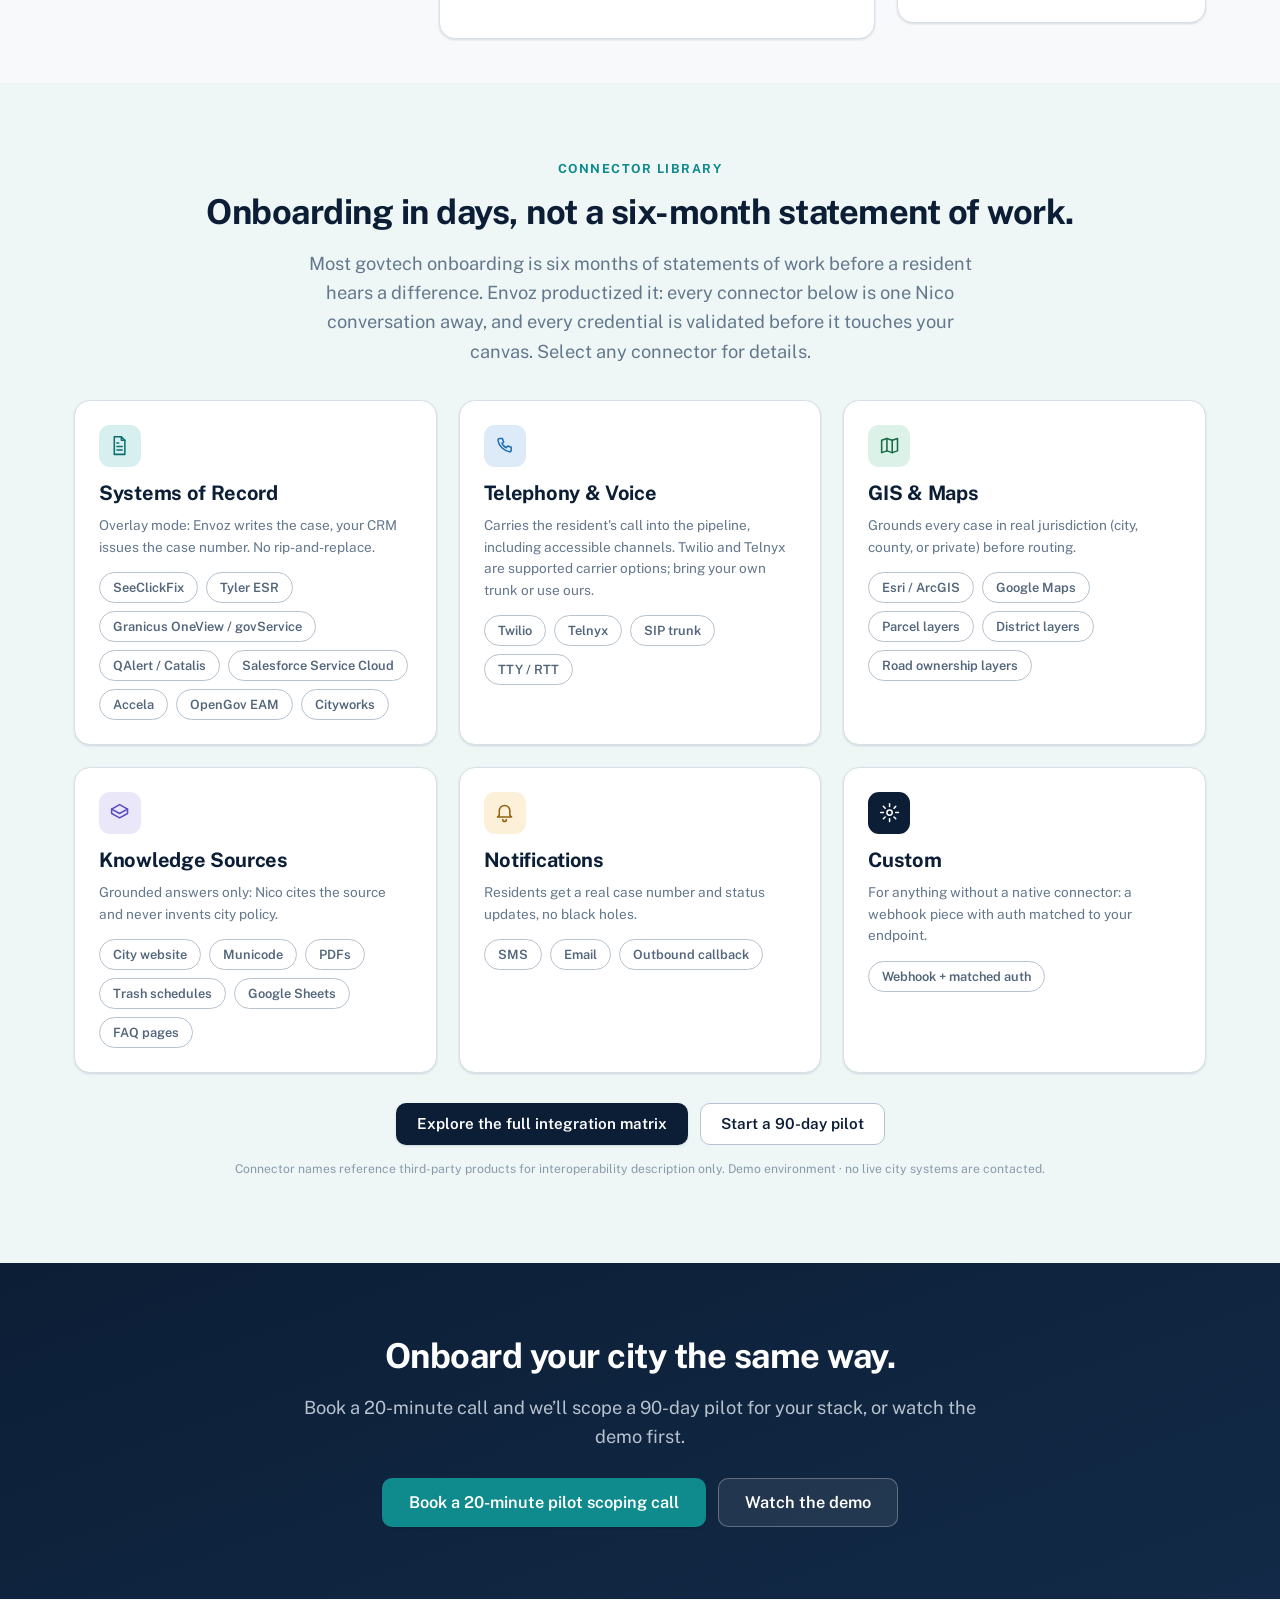
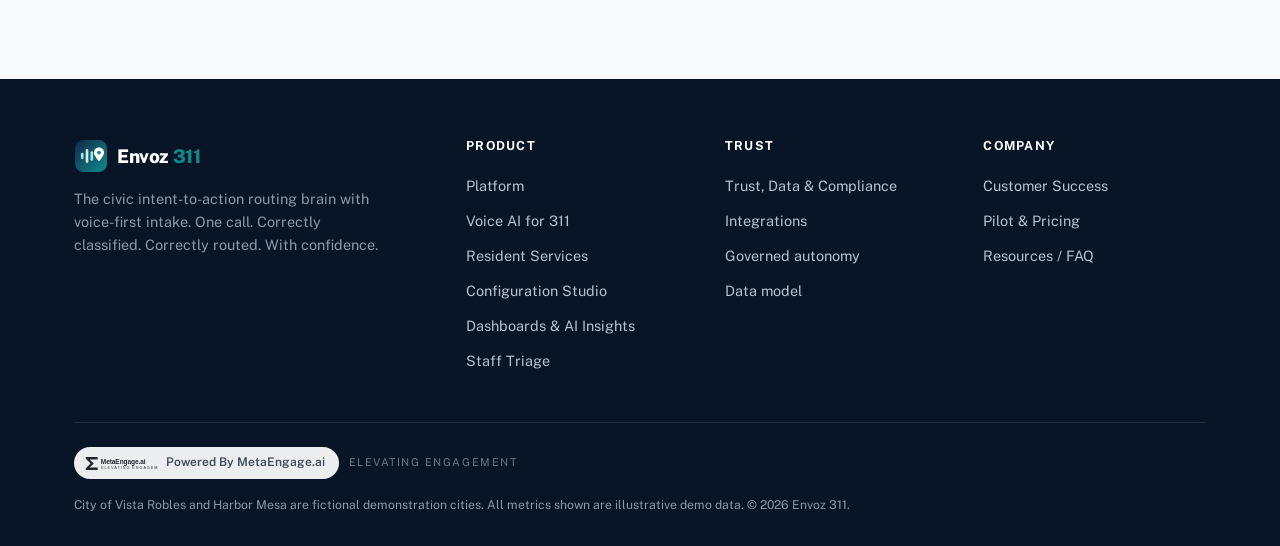
==== commit ea98b851: "WIP: review-fix page pass checkpoint Co-Authored-By: Claude Fable 5 <noreply@anthropic.com> Claude-S" ====
--- a/configuration-studio.html
+++ b/configuration-studio.html
@@ -277,7 +277,7 @@
         <div class="card card-hover reveal">
           <span class="icon-tile green" data-icon="map"></span>
           <h3>GIS &amp; Maps</h3>
-          <p class="small" style="color:var(--muted)">Grounds every case in real jurisdiction — city, county, or private — before routing.</p>
+          <p class="small" style="color:var(--muted)">Grounds every case in real jurisdiction (city, county, or private) before routing.</p>
           <div class="chip-row">
             <button class="conn-btn" type="button" data-conn="Esri / ArcGIS">Esri / ArcGIS</button>
             <button class="conn-btn" type="button" data-conn="Google Maps">Google Maps</button>
@@ -290,7 +290,7 @@
         <div class="card card-hover reveal">
           <span class="icon-tile purple" data-icon="layers"></span>
           <h3>Knowledge Sources</h3>
-          <p class="small" style="color:var(--muted)">Grounded answers only — Nico cites the source and never invents city policy.</p>
+          <p class="small" style="color:var(--muted)">Grounded answers only: Nico cites the source and never invents city policy.</p>
           <div class="chip-row">
             <button class="conn-btn" type="button" data-conn="City website">City website</button>
             <button class="conn-btn" type="button" data-conn="Municode">Municode</button>
@@ -304,7 +304,7 @@
         <div class="card card-hover reveal">
           <span class="icon-tile amber" data-icon="bell"></span>
           <h3>Notifications</h3>
-          <p class="small" style="color:var(--muted)">Residents get a real case number and status updates — no black holes.</p>
+          <p class="small" style="color:var(--muted)">Residents get a real case number and status updates, no black holes.</p>
           <div class="chip-row">
             <button class="conn-btn" type="button" data-conn="SMS">SMS</button>
             <button class="conn-btn" type="button" data-conn="Email">Email</button>
@@ -315,7 +315,7 @@
         <div class="card card-hover reveal">
           <span class="icon-tile navy" data-icon="gear"></span>
           <h3>Custom</h3>
-          <p class="small" style="color:var(--muted)">For anything without a native connector — a webhook piece with auth matched to your endpoint.</p>
+          <p class="small" style="color:var(--muted)">For anything without a native connector: a webhook piece with auth matched to your endpoint.</p>
           <div class="chip-row">
             <button class="conn-btn" type="button" data-conn="Webhook + matched auth">Webhook + matched auth</button>
           </div>
